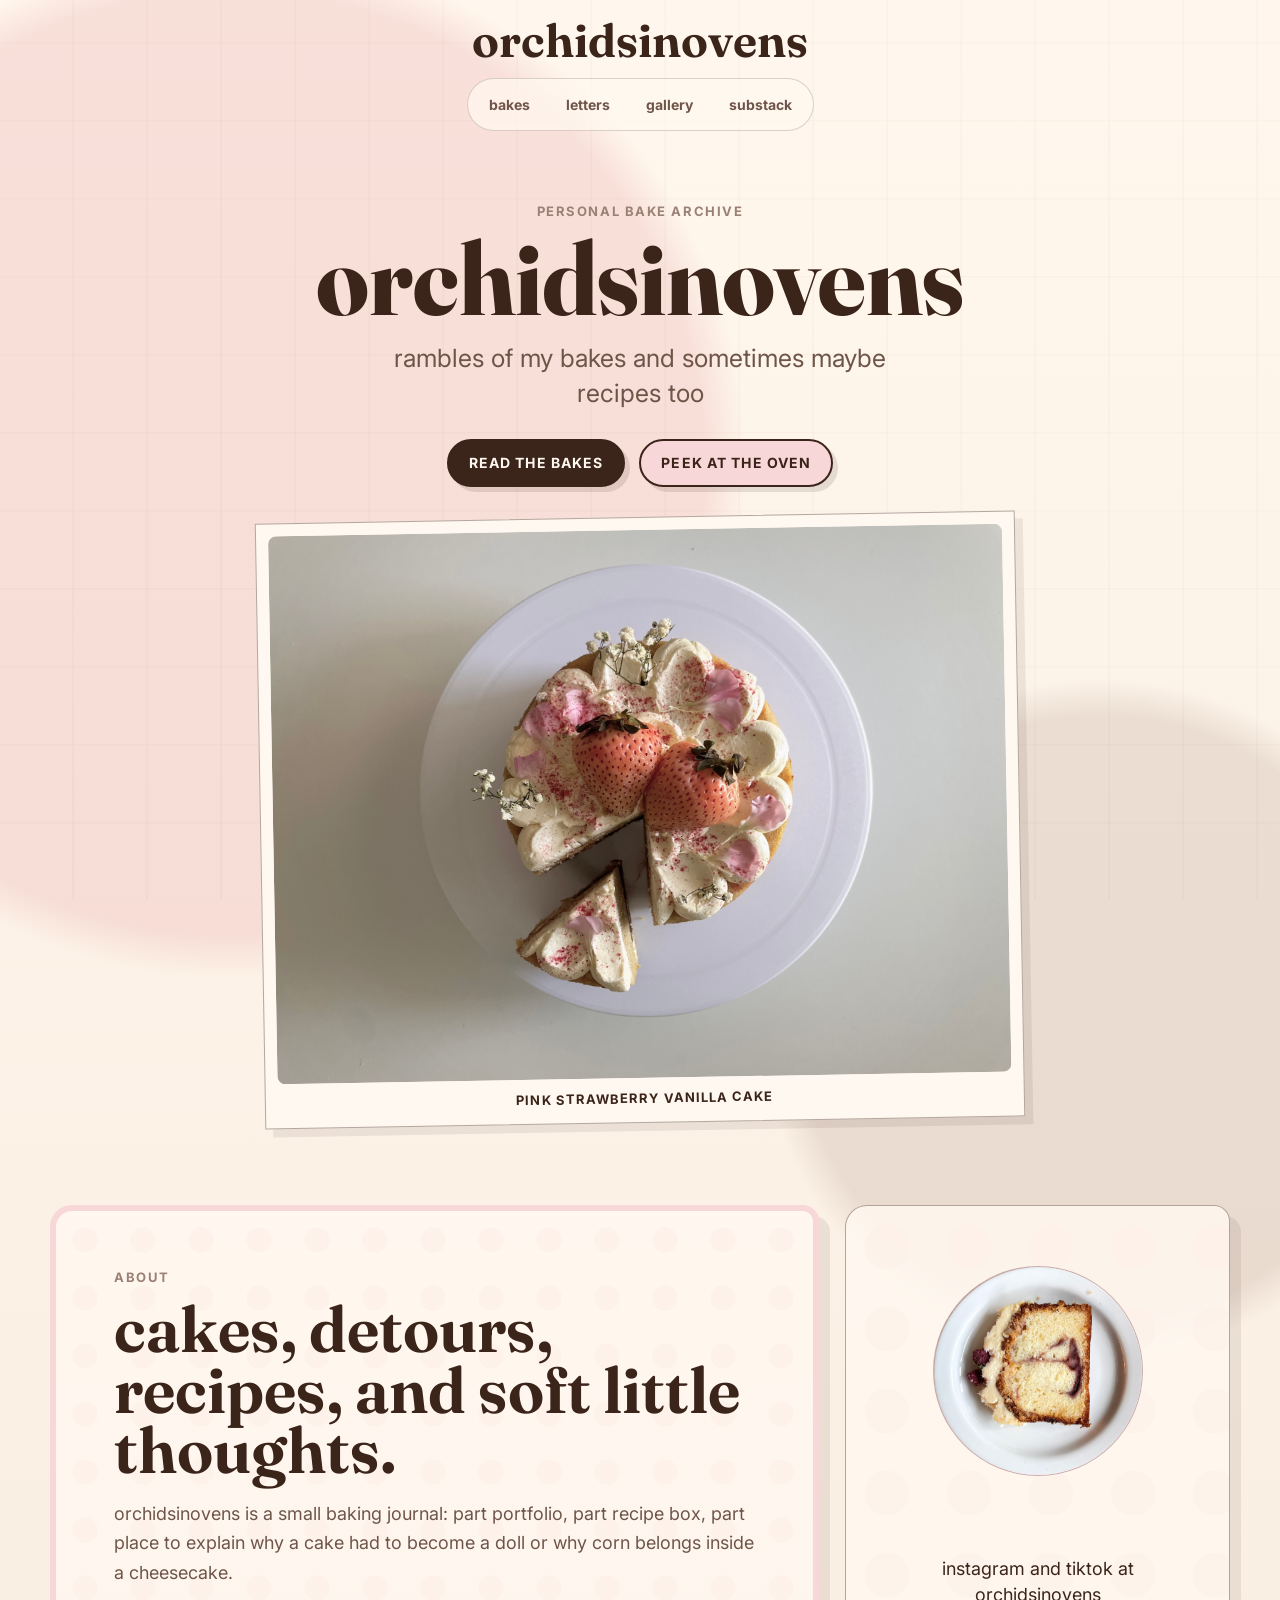
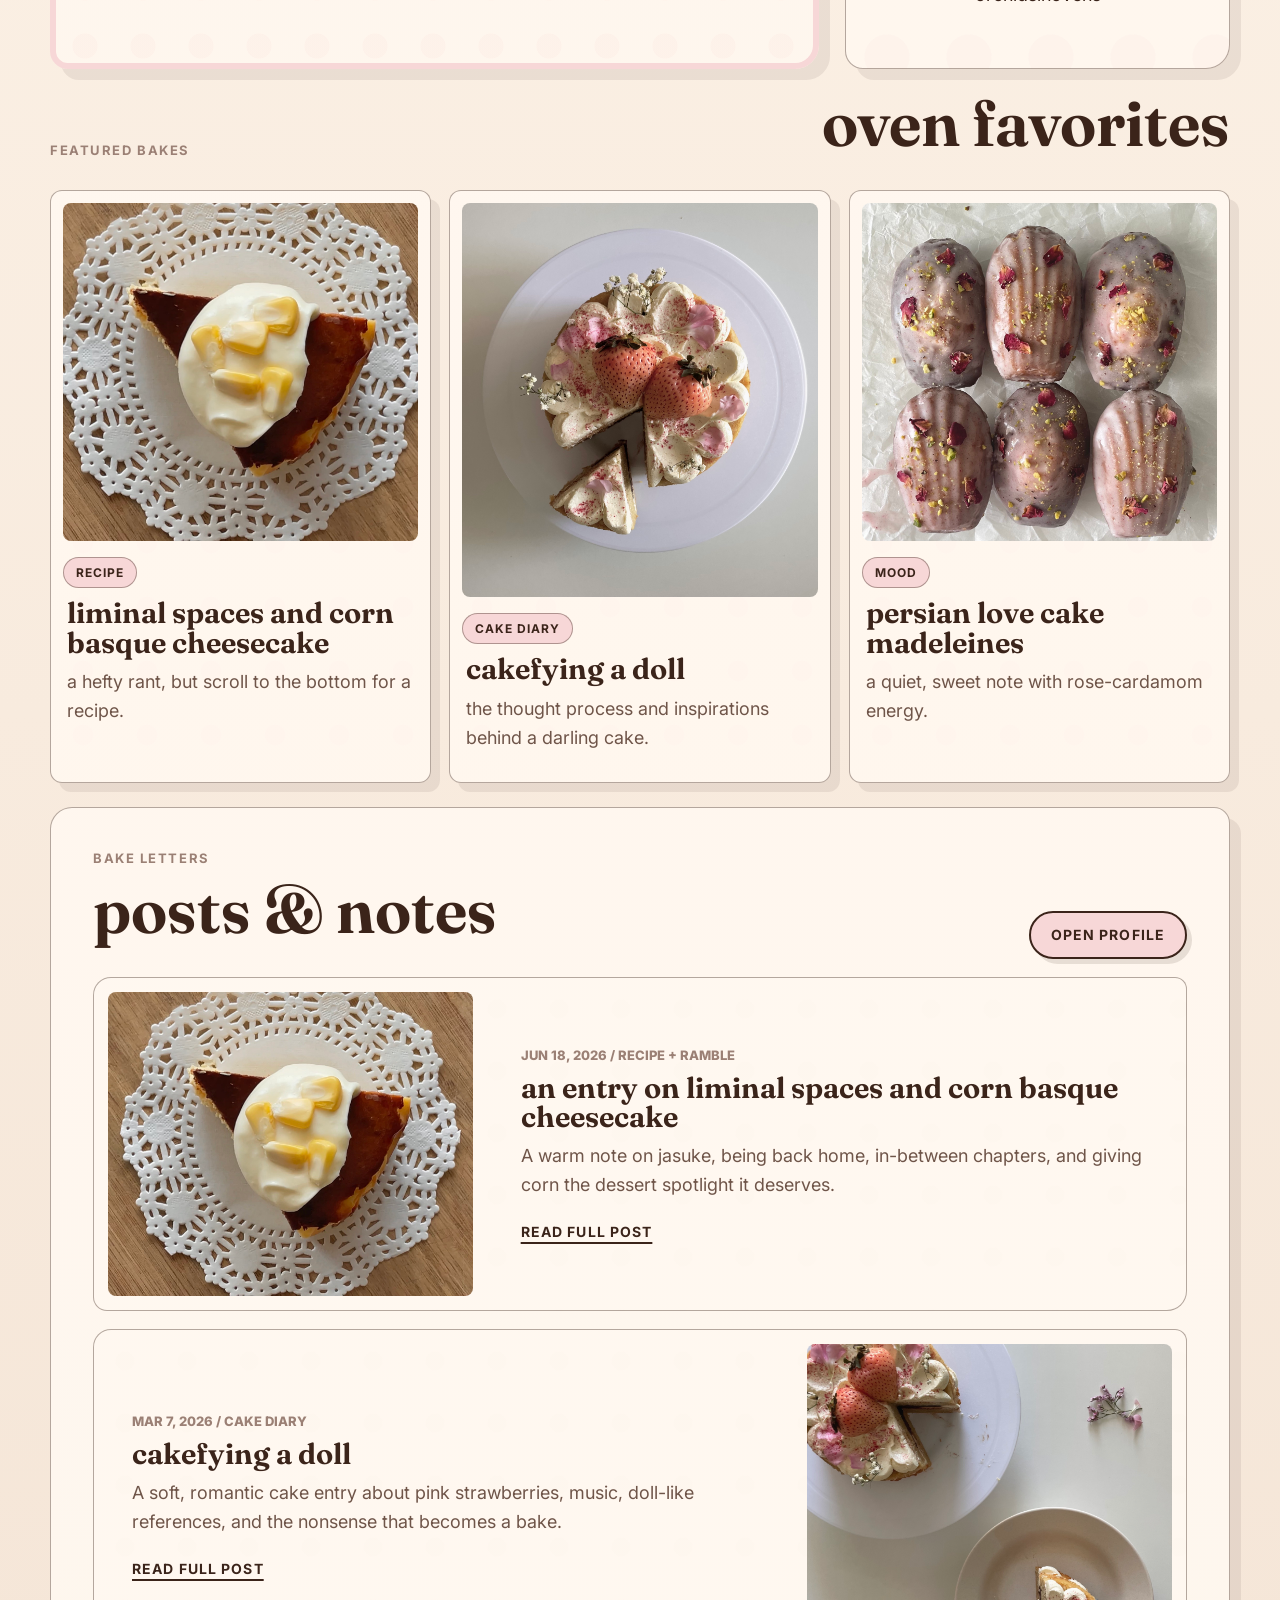
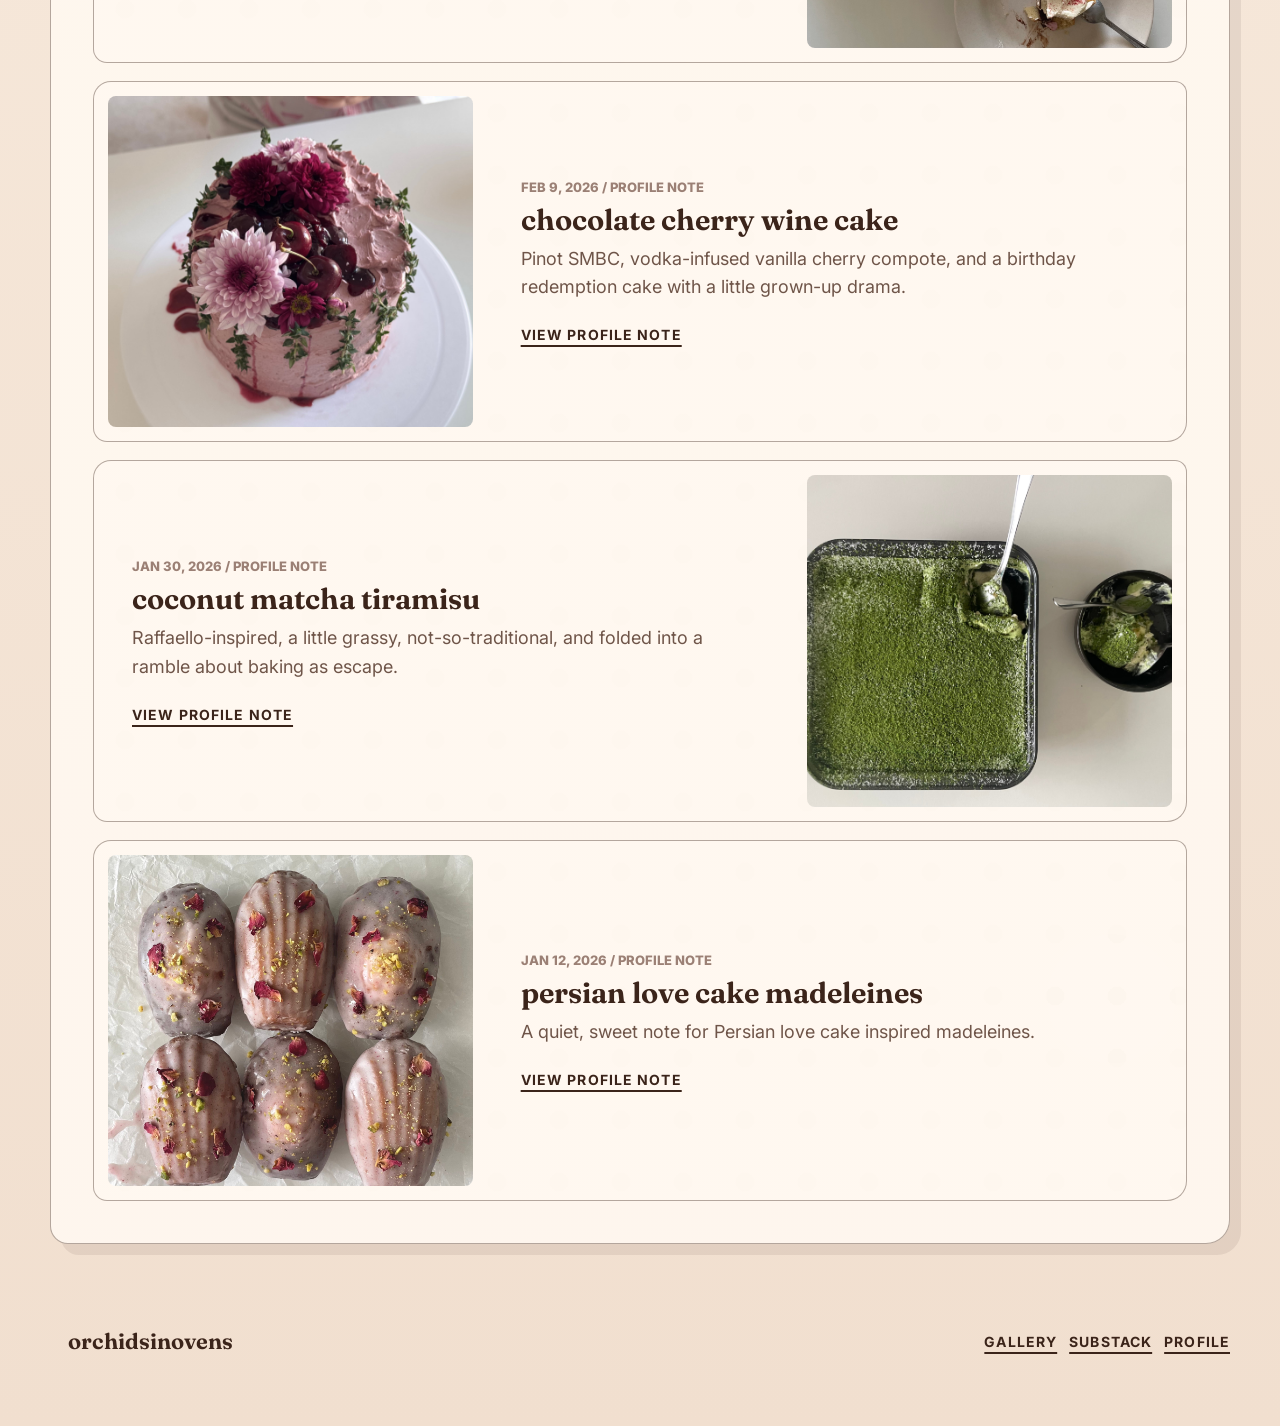
==== index.html @ 9a0e417e "Add files via upload" ====
<!doctype html>
<html lang="en">
  <head>
    <meta charset="utf-8">
    <meta name="viewport" content="width=device-width, initial-scale=1">
    <title>orchidsinovens</title>
    <meta
      name="description"
      content="orchidsinovens is a personal bakery journal for bakes, recipes, and small oven experiments."
    >
    <link rel="preconnect" href="https://fonts.googleapis.com">
    <link rel="preconnect" href="https://fonts.gstatic.com" crossorigin>
    <link
      href="https://fonts.googleapis.com/css2?family=Fraunces:opsz,wght@9..144,500;9..144,650;9..144,750&family=Inter:wght@400;500;600;700&display=swap"
      rel="stylesheet"
    >
    <link rel="stylesheet" href="styles.css">
  </head>
  <body>
    <div class="page-shell">
      <header class="site-header" aria-label="Site header">
        <a class="brand-mark" href="#top" aria-label="orchidsinovens home">
          orchidsinovens
        </a>
        <nav class="nav-links" aria-label="Primary navigation">
          <a href="#bakes">bakes</a>
          <a href="#letters">letters</a>
          <a href="gallery.html">gallery</a>
          <a href="https://orchidsinovens.substack.com/">substack</a>
        </nav>
      </header>

      <main id="top">
        <section class="hero section-band" aria-labelledby="hero-title">
          <div class="hero-copy">
            <p class="eyebrow">personal bake archive</p>
            <h1 id="hero-title">orchidsinovens</h1>
            <p class="hero-text">
              rambles of my bakes and sometimes maybe recipes too
            </p>
            <div class="hero-actions" aria-label="Main actions">
              <a class="button-primary" href="https://orchidsinovens.substack.com/">
                read the bakes
              </a>
              <a class="button-secondary" href="#bakes">peek at the oven</a>
            </div>
          </div>

          <figure class="hero-image">
            <img
              src="assets/doll-cake.jpeg"
              alt="Pink strawberry vanilla cake from orchidsinovens"
            >
            <figcaption>pink strawberry vanilla cake</figcaption>
          </figure>
        </section>

        <section class="about-grid section-band" aria-labelledby="about-title">
          <div class="paper-note">
            <p class="section-kicker">about</p>
            <h2 id="about-title">cakes, detours, recipes, and soft little thoughts.</h2>
            <p>
              orchidsinovens is a small baking journal: part portfolio, part recipe
              box, part place to explain why a cake had to become a doll or why corn
              belongs inside a cheesecake.
            </p>
          </div>

          <div class="stamp-panel" aria-label="Orchid in oven motif">
            <div class="stamp-circle profile-stamp">
              <img src="assets/profile.png" alt="Naya Substack profile picture">
            </div>
            <p>instagram and tiktok at orchidsinovens</p>
          </div>
        </section>

        <section class="featured section-band" id="bakes" aria-labelledby="bakes-title">
          <div class="section-heading">
            <p class="section-kicker">featured bakes</p>
            <h2 id="bakes-title">oven favorites</h2>
          </div>

          <div class="bake-grid">
            <article class="bake-card">
              <a href="https://orchidsinovens.substack.com/p/an-entry-on-liminal-spaces-and-corn">
                <img
                  src="assets/corn-basque-hero.jpeg"
                  alt="Corn basque cheesecake with cream topping"
                >
                <span class="bake-label">recipe</span>
                <h3>liminal spaces and corn basque cheesecake</h3>
                <p>a hefty rant, but scroll to the bottom for a recipe.</p>
              </a>
            </article>

            <article class="bake-card feature-card">
              <a href="https://orchidsinovens.substack.com/p/cakefying-a-doll">
                <img src="assets/doll-cake.jpeg" alt="Pink strawberry vanilla cake">
                <span class="bake-label">cake diary</span>
                <h3>cakefying a doll</h3>
                <p>the thought process and inspirations behind a darling cake.</p>
              </a>
            </article>

            <article class="bake-card">
              <a href="https://substack.com/@orchidsinovens">
                <img src="assets/persian-madeleines.jpeg" alt="Persian love cake inspired madeleines">
                <span class="bake-label">mood</span>
                <h3>persian love cake madeleines</h3>
                <p>a quiet, sweet note with rose-cardamom energy.</p>
              </a>
            </article>
          </div>
        </section>

        <section class="letters section-band" id="letters" aria-labelledby="letters-title">
          <div class="section-heading">
            <div>
              <p class="section-kicker">bake letters</p>
              <h2 id="letters-title">posts & notes</h2>
            </div>
            <a class="button-secondary" href="https://substack.com/@orchidsinovens">
              open profile
            </a>
          </div>

          <div class="letter-stack">
            <article class="letter-embed">
              <div class="letter-image">
                <img
                  src="assets/corn-basque-hero.jpeg"
                  alt="Top image from the corn basque cheesecake Substack post"
                >
              </div>
              <div class="letter-copy">
                <p class="letter-meta">Jun 18, 2026 / recipe + ramble</p>
                <h3>an entry on liminal spaces and corn basque cheesecake</h3>
                <p>
                  A warm note on jasuke, being back home, in-between chapters,
                  and giving corn the dessert spotlight it deserves.
                </p>
                <a href="https://orchidsinovens.substack.com/p/an-entry-on-liminal-spaces-and-corn">
                  read full post
                </a>
              </div>
            </article>

            <article class="letter-embed reverse">
              <div class="letter-image">
                <img
                  src="assets/cake-detail.jpeg"
                  alt="Cake detail from the cakefying a doll Substack post"
                >
              </div>
              <div class="letter-copy">
                <p class="letter-meta">Mar 7, 2026 / cake diary</p>
                <h3>cakefying a doll</h3>
                <p>
                  A soft, romantic cake entry about pink strawberries, music,
                  doll-like references, and the nonsense that becomes a bake.
                </p>
                <a href="https://orchidsinovens.substack.com/p/cakefying-a-doll">
                  read full post
                </a>
              </div>
            </article>

            <article class="letter-embed note-embed">
              <div class="letter-image">
                <img
                  src="assets/cherry-wine-cake.jpeg"
                  alt="Chocolate cherry wine cake from orchidsinovens profile note"
                >
              </div>
              <div class="letter-copy">
                <p class="letter-meta">Feb 9, 2026 / profile note</p>
                <h3>chocolate cherry wine cake</h3>
                <p>
                  Pinot SMBC, vodka-infused vanilla cherry compote, and a
                  birthday redemption cake with a little grown-up drama.
                </p>
                <a href="https://substack.com/@orchidsinovens">
                  view profile note
                </a>
              </div>
            </article>

            <article class="letter-embed note-embed reverse">
              <div class="letter-image">
                <img
                  src="assets/matcha-tiramisu.jpeg"
                  alt="Coconut matcha tiramisu from orchidsinovens profile note"
                >
              </div>
              <div class="letter-copy">
                <p class="letter-meta">Jan 30, 2026 / profile note</p>
                <h3>coconut matcha tiramisu</h3>
                <p>
                  Raffaello-inspired, a little grassy, not-so-traditional, and
                  folded into a ramble about baking as escape.
                </p>
                <a href="https://substack.com/@orchidsinovens">
                  view profile note
                </a>
              </div>
            </article>

            <article class="letter-embed note-embed">
              <div class="letter-image">
                <img
                  src="assets/persian-madeleines.jpeg"
                  alt="Persian love cake inspired madeleines"
                >
              </div>
              <div class="letter-copy">
                <p class="letter-meta">Jan 12, 2026 / profile note</p>
                <h3>persian love cake madeleines</h3>
                <p>
                  A quiet, sweet note for Persian love cake inspired madeleines.
                </p>
                <a href="https://substack.com/@orchidsinovens">
                  view profile note
                </a>
              </div>
            </article>
          </div>
        </section>
      </main>

      <footer class="site-footer">
        <div class="brand-mark footer-mark">
          orchidsinovens
        </div>
        <div class="footer-links">
          <a href="gallery.html">gallery</a>
          <a href="https://orchidsinovens.substack.com/">substack</a>
          <a href="https://substack.com/@orchidsinovens">profile</a>
        </div>
      </footer>
    </div>
  </body>
</html>
---- styles.css ----
:root {
  --ink: #3b241a;
  --ink-soft: #6f5549;
  --paper: #fff8f0;
  --cream: #f4e4d1;
  --vanilla: #fff1dc;
  --pink: #e8a6a9;
  --pink-soft: #f7d7d7;
  --cocoa: #6a3f31;
  --strawberry: #b8666e;
  --stone: #d6c0ae;
  --gray: #9b8075;
  --shadow: rgba(59, 36, 26, 0.16);
}

* {
  box-sizing: border-box;
}

html {
  scroll-behavior: smooth;
}

body {
  margin: 0;
  color: var(--ink);
  background:
    radial-gradient(circle at 18% 10%, rgba(232, 166, 169, 0.28) 0 11%, transparent 12%),
    radial-gradient(circle at 86% 22%, rgba(106, 63, 49, 0.12) 0 8%, transparent 9%),
    linear-gradient(180deg, #fff7ed 0%, #f1dfcf 100%);
  font-family: Inter, Arial, sans-serif;
  letter-spacing: 0;
}

body::before {
  position: fixed;
  inset: 0;
  z-index: -1;
  pointer-events: none;
  content: "";
  background-image:
    repeating-linear-gradient(90deg, transparent 0 72px, rgba(59, 36, 26, 0.026) 73px 74px),
    repeating-linear-gradient(0deg, transparent 0 76px, rgba(59, 36, 26, 0.02) 77px 78px);
}

a {
  color: inherit;
  text-decoration: none;
}

img {
  display: block;
  max-width: 100%;
}

.page-shell {
  width: min(1180px, calc(100% - 32px));
  margin: 0 auto;
}

.site-header {
  display: flex;
  flex-direction: column;
  align-items: center;
  justify-content: center;
  min-height: 116px;
  gap: 14px;
  padding-top: 18px;
}

.brand-mark {
  display: inline-flex;
  align-items: center;
  justify-content: center;
  min-width: 0;
  min-height: 0;
  padding: 0;
  color: var(--ink);
  background: transparent;
  border: 0;
  border-radius: 0;
  box-shadow: none;
  font-family: Fraunces, Georgia, serif;
  font-size: clamp(28px, 4vw, 46px);
  font-weight: 650;
  line-height: 1;
  text-align: center;
}

.nav-links {
  display: flex;
  align-items: center;
  gap: 8px;
  padding: 7px;
  background: rgba(255, 248, 240, 0.72);
  border: 1px solid rgba(59, 36, 26, 0.18);
  border-radius: 999px;
}

.nav-links a {
  padding: 10px 14px;
  border-radius: 999px;
  color: var(--ink-soft);
  font-size: 14px;
  font-weight: 700;
}

.nav-links a:hover {
  background: var(--pink-soft);
  color: var(--ink);
}

.section-band {
  margin: 24px 0;
}

.hero {
  display: flex;
  flex-direction: column;
  align-items: center;
  justify-content: center;
  gap: 30px;
  min-height: calc(100vh - 156px);
  padding: 28px 0 58px;
  text-align: center;
}

.hero-copy {
  position: relative;
  display: grid;
  justify-items: center;
  max-width: 920px;
  padding: 20px 0 0;
}

.eyebrow,
.section-kicker {
  margin: 0 0 14px;
  color: var(--gray);
  font-size: 13px;
  font-weight: 700;
  letter-spacing: 0.12em;
  text-transform: uppercase;
}

h1,
h2,
h3,
p {
  margin-top: 0;
}

h1 {
  margin-bottom: 18px;
  font-family: Fraunces, Georgia, serif;
  font-size: clamp(58px, 8vw, 120px);
  font-weight: 750;
  line-height: 0.88;
}

h2 {
  margin-bottom: 18px;
  font-family: Fraunces, Georgia, serif;
  font-size: clamp(36px, 5vw, 68px);
  font-weight: 650;
  line-height: 0.95;
}

h3 {
  margin-bottom: 10px;
  font-family: Fraunces, Georgia, serif;
  font-size: 29px;
  font-weight: 650;
  line-height: 1.02;
}

.hero-text {
  max-width: 530px;
  margin-bottom: 28px;
  color: var(--ink-soft);
  font-size: clamp(18px, 2vw, 25px);
  line-height: 1.4;
}

.hero-actions {
  display: flex;
  flex-wrap: wrap;
  align-items: center;
  gap: 14px;
}

.button-primary,
.button-secondary {
  display: inline-flex;
  align-items: center;
  justify-content: center;
  min-height: 48px;
  padding: 12px 20px;
  border: 2px solid var(--ink);
  border-radius: 999px;
  font-size: 14px;
  font-weight: 700;
  line-height: 1.1;
  letter-spacing: 0.08em;
  text-transform: uppercase;
  box-shadow: 5px 5px 0 rgba(59, 36, 26, 0.12);
}

.button-primary {
  color: var(--paper);
  background: var(--ink);
}

.button-secondary {
  color: var(--ink);
  background: var(--pink-soft);
}

.button-primary:hover,
.button-secondary:hover {
  transform: translate(2px, 2px);
  box-shadow: 3px 3px 0 rgba(59, 36, 26, 0.12);
}

.hero-image,
.photo-card {
  margin: 0;
  padding: 12px 12px 16px;
  background: var(--paper);
  border: 1px solid rgba(59, 36, 26, 0.38);
  box-shadow: 8px 8px 0 rgba(59, 36, 26, 0.08);
}

.hero-image {
  width: min(760px, 100%);
  transform: rotate(-1deg);
}

.hero-image img,
.photo-card img {
  width: 100%;
  height: auto;
  min-height: 0;
  object-fit: cover;
  border-radius: 8px;
}

.hero-image img {
  aspect-ratio: 1.34;
}

.hero-image figcaption,
.photo-card figcaption {
  padding-top: 12px;
  font-size: 13px;
  font-weight: 700;
  letter-spacing: 0.08em;
  text-transform: uppercase;
  text-align: center;
}

.about-grid {
  display: grid;
  grid-template-columns: minmax(0, 1.2fr) minmax(280px, 0.6fr);
  gap: 26px;
  align-items: stretch;
}

.paper-note,
.stamp-panel,
.journal-strip {
  background: rgba(255, 248, 240, 0.9);
  border: 1px solid rgba(59, 36, 26, 0.38);
  box-shadow: 11px 11px 0 rgba(59, 36, 26, 0.08);
}

.paper-note {
  padding: clamp(26px, 5vw, 58px);
  border: 6px solid var(--pink-soft);
  border-radius: 22px 16px 24px 18px;
  background:
    linear-gradient(rgba(255, 248, 240, 0.82), rgba(255, 248, 240, 0.82)),
    radial-gradient(circle, rgba(232, 166, 169, 0.42) 0 12px, transparent 13px);
  background-size: auto, 58px 58px;
}

.paper-note p:not(.section-kicker),
.journal-strip p,
.bake-card p {
  color: var(--ink-soft);
  font-size: 18px;
  line-height: 1.62;
}

.stamp-panel {
  display: grid;
  place-items: center;
  padding: 32px;
  background:
    linear-gradient(rgba(255, 248, 240, 0.86), rgba(255, 248, 240, 0.86)),
    radial-gradient(circle, rgba(232, 166, 169, 0.42) 0 22px, transparent 23px);
  background-size: auto, 82px 82px;
  border-radius: 22px 16px 24px 18px;
  text-align: center;
}

.stamp-circle {
  display: grid;
  place-items: center;
  width: min(210px, 54vw);
  aspect-ratio: 1;
  margin-bottom: 24px;
  color: var(--cocoa);
  background: var(--pink-soft);
  border: 1px solid rgba(59, 36, 26, 0.24);
  border-radius: 50%;
  font-family: Fraunces, Georgia, serif;
  font-size: 54px;
  font-weight: 650;
  overflow: hidden;
}

.profile-stamp img {
  width: 100%;
  height: 100%;
  object-fit: cover;
}

.stamp-panel p {
  max-width: 270px;
  margin-bottom: 0;
  font-size: 18px;
  line-height: 1.45;
}

.section-heading {
  display: flex;
  align-items: end;
  justify-content: space-between;
  gap: 20px;
  margin-bottom: 18px;
}

.bake-grid {
  display: grid;
  grid-template-columns: repeat(3, minmax(0, 1fr));
  gap: 18px;
}

.bake-card {
  background:
    linear-gradient(rgba(255, 248, 240, 0.88), rgba(255, 248, 240, 0.88)),
    radial-gradient(circle, rgba(232, 166, 169, 0.2) 0 10px, transparent 11px);
  background-size: auto, 64px 64px;
  border: 1px solid rgba(59, 36, 26, 0.38);
  border-radius: 12px;
  box-shadow: 9px 9px 0 rgba(59, 36, 26, 0.08);
  overflow: hidden;
}

.bake-card a {
  display: block;
  height: 100%;
  padding: 12px;
}

.bake-card img {
  width: 100%;
  aspect-ratio: 1.05;
  object-fit: cover;
  border-radius: 8px;
}

.feature-card img {
  aspect-ratio: 0.9;
}

.bake-label {
  display: inline-flex;
  margin: 16px 0 10px;
  padding: 7px 12px;
  color: var(--ink);
  background: var(--pink-soft);
  border: 1px solid rgba(59, 36, 26, 0.38);
  border-radius: 999px;
  font-size: 12px;
  font-weight: 700;
  letter-spacing: 0.08em;
  text-transform: uppercase;
}

.bake-card h3,
.bake-card p {
  padding-inline: 4px;
}

.letters {
  padding: clamp(22px, 4vw, 42px);
  background:
    linear-gradient(rgba(255, 248, 240, 0.9), rgba(255, 248, 240, 0.9)),
    radial-gradient(circle at 12% 16%, rgba(232, 166, 169, 0.36) 0 44px, transparent 45px),
    radial-gradient(circle at 90% 88%, rgba(106, 63, 49, 0.13) 0 64px, transparent 65px);
  border: 1px solid rgba(59, 36, 26, 0.38);
  border-radius: 22px 16px 24px 18px;
  box-shadow: 11px 11px 0 rgba(59, 36, 26, 0.08);
}

.letter-stack {
  display: grid;
  gap: 18px;
}

.letter-embed {
  display: grid;
  grid-template-columns: minmax(240px, 0.54fr) minmax(0, 1fr);
  gap: 24px;
  align-items: center;
  padding: 14px;
  background:
    linear-gradient(rgba(255, 248, 240, 0.9), rgba(255, 248, 240, 0.9)),
    radial-gradient(circle, rgba(232, 166, 169, 0.18) 0 9px, transparent 10px);
  background-size: auto, 62px 62px;
  border: 1px solid rgba(59, 36, 26, 0.38);
  border-radius: 18px 12px 20px 14px;
}

.letter-embed.reverse {
  grid-template-columns: minmax(0, 1fr) minmax(240px, 0.54fr);
}

.letter-embed.reverse .letter-image {
  order: 2;
}

.letter-image img {
  width: 100%;
  aspect-ratio: 1.2;
  object-fit: cover;
  border-radius: 8px;
}

.note-embed .letter-image img {
  aspect-ratio: 1.1;
}

.letter-copy {
  padding: clamp(8px, 2vw, 24px);
}

.letter-meta {
  margin-bottom: 10px;
  color: var(--gray);
  font-size: 13px;
  font-weight: 800;
  text-transform: uppercase;
}

.letter-copy p:not(.letter-meta) {
  color: var(--ink-soft);
  font-size: 18px;
  line-height: 1.6;
}

.letter-copy a {
  display: inline-flex;
  margin-top: 6px;
  color: var(--ink);
  font-size: 14px;
  font-weight: 700;
  letter-spacing: 0.08em;
  text-transform: uppercase;
  text-decoration: underline;
  text-decoration-thickness: 2px;
  text-underline-offset: 5px;
}

.journal-strip {
  display: flex;
  align-items: center;
  justify-content: space-between;
  gap: 24px;
  padding: clamp(24px, 4vw, 42px);
  border-radius: 999px;
}

.journal-strip h2 {
  margin-bottom: 8px;
}

.journal-strip p {
  max-width: 660px;
  margin-bottom: 0;
}

.site-footer {
  display: flex;
  align-items: center;
  justify-content: space-between;
  gap: 20px;
  padding: 42px 0 54px;
}

.footer-mark {
  min-width: 120px;
  min-height: 62px;
  padding: 10px 18px;
  font-size: 22px;
}

.footer-links {
  display: flex;
  gap: 12px;
}

.footer-links a {
  font-size: 14px;
  font-weight: 700;
  letter-spacing: 0.08em;
  text-transform: uppercase;
  text-decoration: underline;
  text-decoration-thickness: 2px;
  text-underline-offset: 5px;
}

.gallery-hero {
  display: grid;
  justify-items: center;
  padding: clamp(38px, 8vw, 92px) 0 clamp(18px, 3vw, 30px);
  text-align: center;
}

.gallery-board {
  display: grid;
  grid-template-columns: repeat(12, minmax(0, 1fr));
  align-items: start;
  gap: clamp(12px, 2vw, 22px);
  padding: clamp(18px, 3vw, 34px);
  background:
    linear-gradient(rgba(255, 248, 240, 0.9), rgba(255, 248, 240, 0.9)),
    radial-gradient(circle, rgba(232, 166, 169, 0.22) 0 12px, transparent 13px);
  background-size: auto, 74px 74px;
  border: 1px solid rgba(59, 36, 26, 0.38);
  border-radius: 22px 16px 24px 18px;
  box-shadow: 11px 11px 0 rgba(59, 36, 26, 0.08);
}

.gallery-card {
  grid-column: span 4;
  margin: 0;
  padding: 10px;
  background: var(--paper);
  border: 1px solid rgba(59, 36, 26, 0.38);
  border-radius: 16px 12px 18px 14px;
  box-shadow: 7px 7px 0 rgba(59, 36, 26, 0.08);
  transform: rotate(-1.5deg);
  transition:
    transform 180ms ease,
    box-shadow 180ms ease;
}

.gallery-card:nth-child(2n) {
  transform: translateY(18px) rotate(1.4deg);
}

.gallery-card:nth-child(3n) {
  grid-column: span 5;
  transform: translateY(-8px) rotate(-2.2deg);
}

.gallery-card:nth-child(4n) {
  grid-column: span 3;
  transform: translateY(28px) rotate(2.6deg);
}

.gallery-card:nth-child(5n) {
  grid-column: span 6;
  transform: translateY(6px) rotate(-0.8deg);
}

.gallery-card:nth-child(7n) {
  margin-top: 30px;
}

.gallery-card:hover {
  z-index: 2;
  box-shadow: 10px 12px 0 rgba(59, 36, 26, 0.12);
  transform: translateY(-4px) rotate(0deg);
}

.gallery-card img {
  display: block;
  width: 100%;
  border-radius: 10px;
  object-fit: cover;
  aspect-ratio: 1;
}

.gallery-card.wide img {
  aspect-ratio: 1.35;
}

.gallery-card.tall img {
  aspect-ratio: 0.78;
}

@media (max-width: 900px) {
  .hero,
  .about-grid,
  .bake-grid,
  .letter-embed,
  .letter-embed.reverse {
    grid-template-columns: 1fr;
  }

  .hero {
    min-height: auto;
    gap: 22px;
    padding-top: 14px;
  }

  .journal-strip {
    align-items: flex-start;
    border-radius: 28px 18px 34px 20px;
  }

  .letter-embed.reverse .letter-image {
    order: 0;
  }

  .gallery-board {
    grid-template-columns: repeat(6, minmax(0, 1fr));
  }

  .gallery-card,
  .gallery-card:nth-child(2n),
  .gallery-card:nth-child(3n),
  .gallery-card:nth-child(4n),
  .gallery-card:nth-child(5n) {
    grid-column: span 3;
  }
}

@media (max-width: 640px) {
  .page-shell {
    width: min(100% - 20px, 1180px);
  }

  .site-header,
  .site-footer,
  .journal-strip {
    flex-direction: column;
    align-items: stretch;
  }

  .brand-mark {
    margin: 0 auto;
  }

  .nav-links {
    justify-content: center;
    width: 100%;
  }

  .nav-links a {
    flex: 1;
    text-align: center;
  }

  h1 {
    font-size: 74px;
  }

  .hero-image {
    transform: none;
  }

  .footer-links {
    justify-content: center;
  }

  .gallery-board {
    grid-template-columns: 1fr;
    padding: 16px;
  }

  .gallery-card,
  .gallery-card:nth-child(2n),
  .gallery-card:nth-child(3n),
  .gallery-card:nth-child(4n),
  .gallery-card:nth-child(5n) {
    grid-column: 1;
    margin-top: 0;
    transform: rotate(-0.7deg);
  }

  .gallery-card:nth-child(2n) {
    transform: rotate(0.8deg);
  }
}
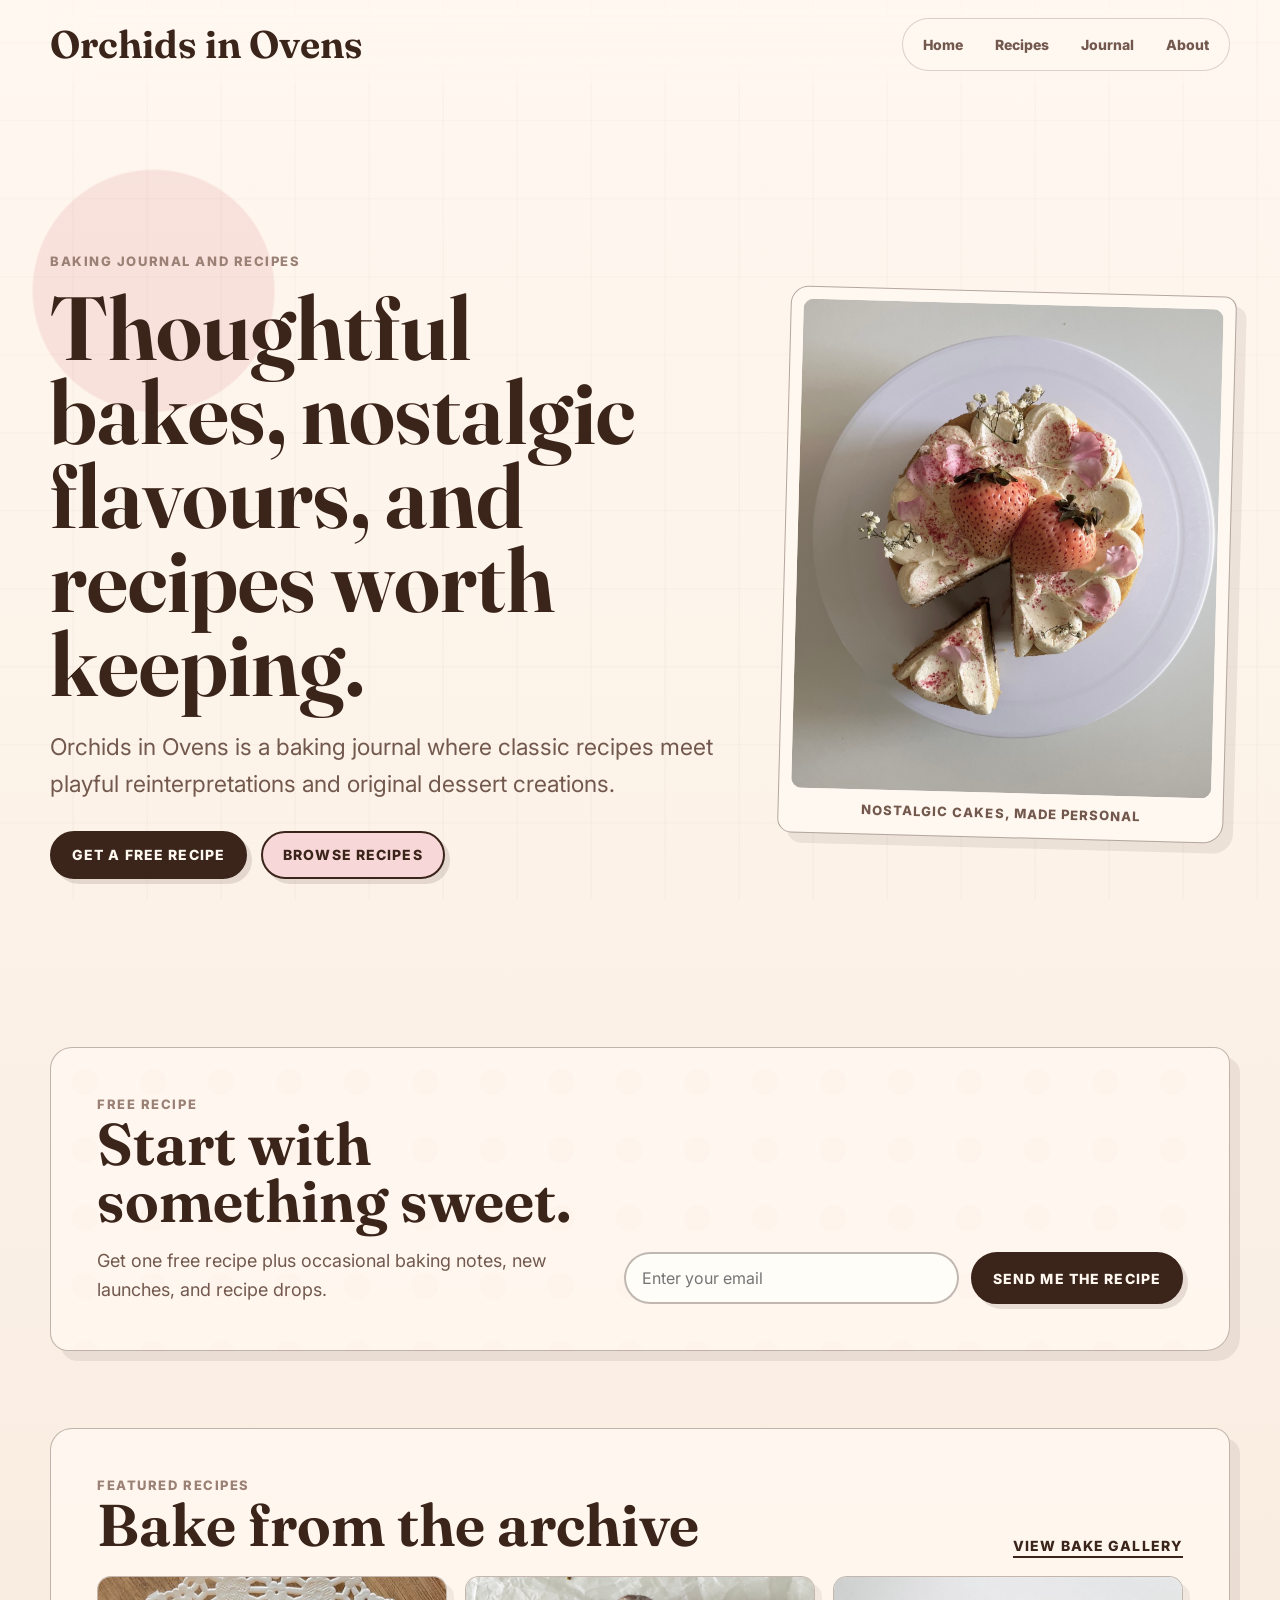
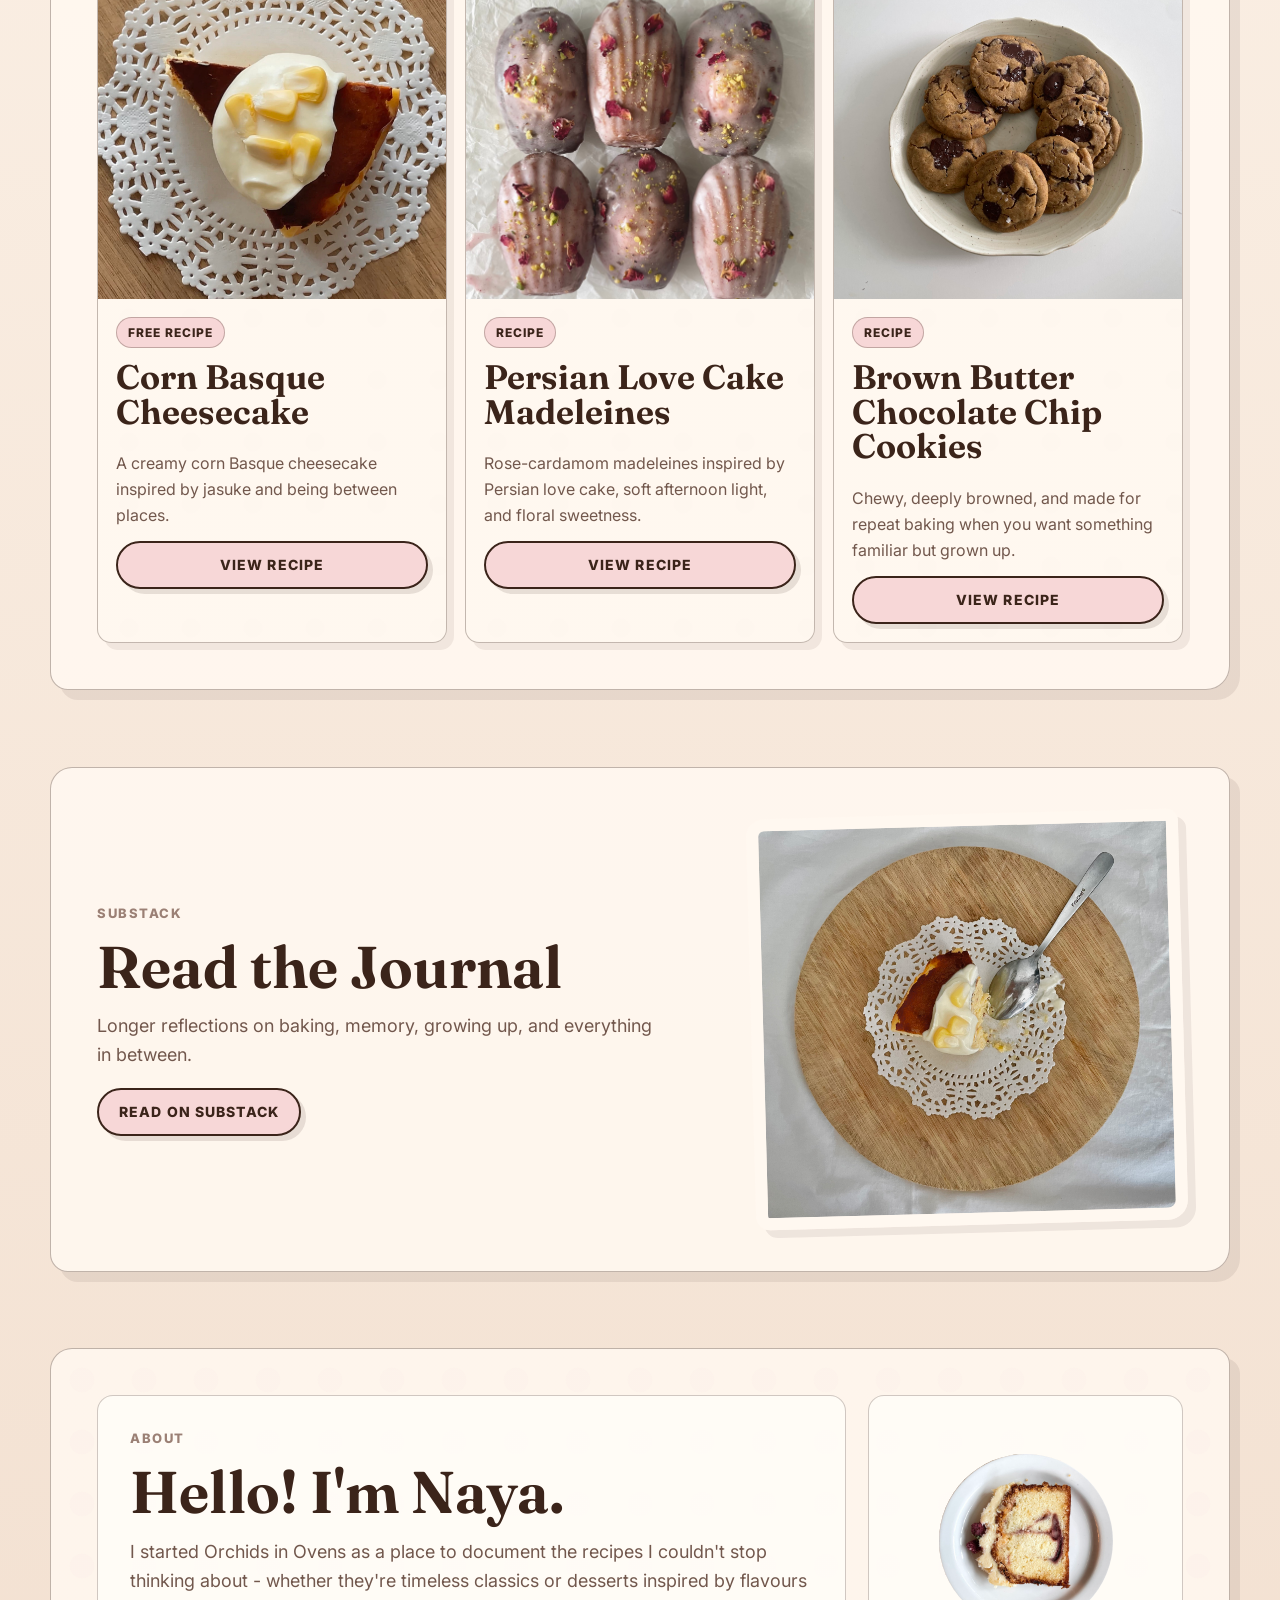
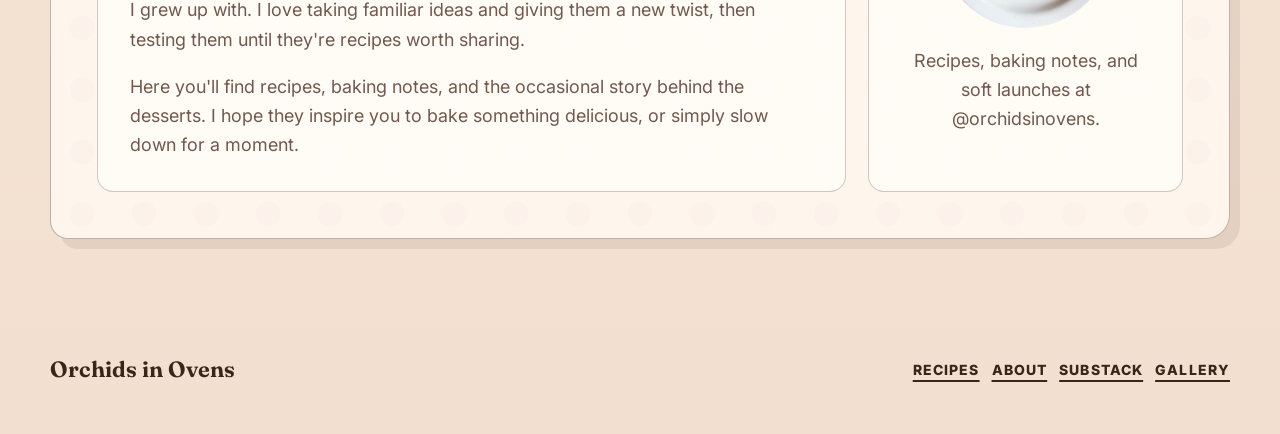
==== commit bba7d603: "Add files via upload" ====
--- a/index.html
+++ b/index.html
@@ -3,238 +3,267 @@
   <head>
     <meta charset="utf-8">
     <meta name="viewport" content="width=device-width, initial-scale=1">
-    <title>orchidsinovens</title>
+    <title>Orchids in Ovens | Recipes by Jeslyn Shanaya</title>
     <meta
       name="description"
-      content="orchidsinovens is a personal bakery journal for bakes, recipes, and small oven experiments."
+      content="Orchids in Ovens is a baking journal where classic recipes meet playful reinterpretations and original dessert creations."
     >
     <link rel="preconnect" href="https://fonts.googleapis.com">
     <link rel="preconnect" href="https://fonts.gstatic.com" crossorigin>
     <link
-      href="https://fonts.googleapis.com/css2?family=Fraunces:opsz,wght@9..144,500;9..144,650;9..144,750&family=Inter:wght@400;500;600;700&display=swap"
+      href="https://fonts.googleapis.com/css2?family=Fraunces:opsz,wght@9..144,500;9..144,650;9..144,750&family=Inter:wght@400;500;600;700;800&display=swap"
       rel="stylesheet"
     >
     <link rel="stylesheet" href="styles.css">
+
+    <!-- Analytics placeholders: replace these IDs when ready.
+      Google Analytics 4: G-XXXXXXXXXX
+      Meta Pixel: 000000000000000
+      Microsoft Clarity: CLARITY_PROJECT_ID
+    -->
+    <script>
+      window.orchidsAnalytics = {
+        ga4Id: "G-XXXXXXXXXX",
+        metaPixelId: "000000000000000",
+        clarityProjectId: "CLARITY_PROJECT_ID"
+      };
+
+      window.trackOrchidsEvent = function (eventName, eventLabel) {
+        if (window.gtag) {
+          window.gtag("event", eventName, { event_label: eventLabel });
+        }
+
+        if (window.fbq) {
+          window.fbq("trackCustom", eventName, { label: eventLabel });
+        }
+
+        if (window.clarity) {
+          window.clarity("event", eventName + ":" + eventLabel);
+        }
+
+        console.info("Tracked:", eventName, eventLabel);
+      };
+
+      document.addEventListener("DOMContentLoaded", function () {
+        document.querySelectorAll("[data-track]").forEach(function (element) {
+          element.addEventListener("click", function () {
+            window.trackOrchidsEvent(
+              element.dataset.track,
+              element.dataset.trackLabel || element.textContent.trim()
+            );
+          });
+        });
+      });
+    </script>
   </head>
   <body>
     <div class="page-shell">
       <header class="site-header" aria-label="Site header">
-        <a class="brand-mark" href="#top" aria-label="orchidsinovens home">
-          orchidsinovens
+        <a class="brand-mark" href="#home" aria-label="Orchids in Ovens home">
+          Orchids in Ovens
         </a>
         <nav class="nav-links" aria-label="Primary navigation">
-          <a href="#bakes">bakes</a>
-          <a href="#letters">letters</a>
-          <a href="gallery.html">gallery</a>
-          <a href="https://orchidsinovens.substack.com/">substack</a>
+          <a href="#home">Home</a>
+          <a href="#recipes">Recipes</a>
+          <a href="#journal">Journal</a>
+          <a href="#about">About</a>
         </nav>
       </header>
 
-      <main id="top">
+      <main id="home">
         <section class="hero section-band" aria-labelledby="hero-title">
           <div class="hero-copy">
-            <p class="eyebrow">personal bake archive</p>
-            <h1 id="hero-title">orchidsinovens</h1>
+            <p class="eyebrow">Baking journal and recipes</p>
+            <h1 id="hero-title">
+              Thoughtful bakes, nostalgic flavours, and recipes worth keeping.
+            </h1>
             <p class="hero-text">
-              rambles of my bakes and sometimes maybe recipes too
+              Orchids in Ovens is a baking journal where classic recipes meet
+              playful reinterpretations and original dessert creations.
             </p>
             <div class="hero-actions" aria-label="Main actions">
-              <a class="button-primary" href="https://orchidsinovens.substack.com/">
-                read the bakes
+              <a
+                class="button-primary"
+                href="#free-recipe"
+                data-track="email_signup_click"
+                data-track-label="Hero free recipe"
+              >
+                Get a free recipe
               </a>
-              <a class="button-secondary" href="#bakes">peek at the oven</a>
+              <a
+                class="button-secondary"
+                href="#recipes"
+                data-track="browse_recipes_click"
+                data-track-label="Hero browse recipes"
+              >
+                Browse recipes
+              </a>
             </div>
           </div>
 
           <figure class="hero-image">
-            <img
-              src="assets/doll-cake.jpeg"
-              alt="Pink strawberry vanilla cake from orchidsinovens"
+            <img src="assets/doll-cake.jpeg" alt="Pink doll cake with piped frosting">
+            <figcaption>nostalgic cakes, made personal</figcaption>
+          </figure>
+        </section>
+
+        <section class="signup-panel section-band" id="free-recipe" aria-labelledby="signup-title">
+          <div>
+            <p class="section-kicker">Free recipe</p>
+            <h2 id="signup-title">Start with something sweet.</h2>
+            <p>
+              Get one free recipe plus occasional baking notes, new launches,
+              and recipe drops.
+            </p>
+          </div>
+          <form class="signup-form" action="#" method="post">
+            <label class="sr-only" for="email">Email address</label>
+            <input id="email" name="email" type="email" placeholder="Enter your email" required>
+            <button
+              class="button-primary"
+              type="submit"
+              data-track="email_signup_click"
+              data-track-label="Free recipe form"
             >
-            <figcaption>pink strawberry vanilla cake</figcaption>
-          </figure>
-        </section>
-
-        <section class="about-grid section-band" aria-labelledby="about-title">
-          <div class="paper-note">
-            <p class="section-kicker">about</p>
-            <h2 id="about-title">cakes, detours, recipes, and soft little thoughts.</h2>
-            <p>
-              orchidsinovens is a small baking journal: part portfolio, part recipe
-              box, part place to explain why a cake had to become a doll or why corn
-              belongs inside a cheesecake.
-            </p>
-          </div>
-
-          <div class="stamp-panel" aria-label="Orchid in oven motif">
-            <div class="stamp-circle profile-stamp">
-              <img src="assets/profile.png" alt="Naya Substack profile picture">
-            </div>
-            <p>instagram and tiktok at orchidsinovens</p>
-          </div>
-        </section>
-
-        <section class="featured section-band" id="bakes" aria-labelledby="bakes-title">
-          <div class="section-heading">
-            <p class="section-kicker">featured bakes</p>
-            <h2 id="bakes-title">oven favorites</h2>
-          </div>
-
-          <div class="bake-grid">
-            <article class="bake-card">
-              <a href="https://orchidsinovens.substack.com/p/an-entry-on-liminal-spaces-and-corn">
-                <img
-                  src="assets/corn-basque-hero.jpeg"
-                  alt="Corn basque cheesecake with cream topping"
-                >
-                <span class="bake-label">recipe</span>
-                <h3>liminal spaces and corn basque cheesecake</h3>
-                <p>a hefty rant, but scroll to the bottom for a recipe.</p>
-              </a>
-            </article>
-
-            <article class="bake-card feature-card">
-              <a href="https://orchidsinovens.substack.com/p/cakefying-a-doll">
-                <img src="assets/doll-cake.jpeg" alt="Pink strawberry vanilla cake">
-                <span class="bake-label">cake diary</span>
-                <h3>cakefying a doll</h3>
-                <p>the thought process and inspirations behind a darling cake.</p>
-              </a>
-            </article>
-
-            <article class="bake-card">
-              <a href="https://substack.com/@orchidsinovens">
-                <img src="assets/persian-madeleines.jpeg" alt="Persian love cake inspired madeleines">
-                <span class="bake-label">mood</span>
-                <h3>persian love cake madeleines</h3>
-                <p>a quiet, sweet note with rose-cardamom energy.</p>
-              </a>
-            </article>
-          </div>
-        </section>
-
-        <section class="letters section-band" id="letters" aria-labelledby="letters-title">
+              Send me the recipe
+            </button>
+          </form>
+        </section>
+
+        <section class="featured section-band" id="recipes" aria-labelledby="recipes-title">
           <div class="section-heading">
             <div>
-              <p class="section-kicker">bake letters</p>
-              <h2 id="letters-title">posts & notes</h2>
+              <p class="section-kicker">Featured recipes</p>
+              <h2 id="recipes-title">Bake from the archive</h2>
             </div>
-            <a class="button-secondary" href="https://substack.com/@orchidsinovens">
-              open profile
+            <a
+              class="text-link"
+              href="gallery.html"
+              data-track="browse_recipes_click"
+              data-track-label="Gallery archive"
+            >
+              View bake gallery
             </a>
           </div>
 
-          <div class="letter-stack">
-            <article class="letter-embed">
-              <div class="letter-image">
-                <img
-                  src="assets/corn-basque-hero.jpeg"
-                  alt="Top image from the corn basque cheesecake Substack post"
+          <div class="recipe-grid">
+            <article class="recipe-card">
+              <img src="assets/corn-basque-hero.jpeg" alt="Corn basque cheesecake with corn topping">
+              <div class="recipe-card-body">
+                <span class="recipe-label">Free recipe</span>
+                <h3>Corn Basque Cheesecake</h3>
+                <p>
+                  A creamy corn Basque cheesecake inspired by jasuke and being
+                  between places.
+                </p>
+                <a
+                  class="button-secondary"
+                  href="https://orchidsinovens.substack.com/p/an-entry-on-liminal-spaces-and-corn"
+                  data-track="browse_recipes_click"
+                  data-track-label="Corn Basque Cheesecake"
                 >
-              </div>
-              <div class="letter-copy">
-                <p class="letter-meta">Jun 18, 2026 / recipe + ramble</p>
-                <h3>an entry on liminal spaces and corn basque cheesecake</h3>
-                <p>
-                  A warm note on jasuke, being back home, in-between chapters,
-                  and giving corn the dessert spotlight it deserves.
-                </p>
-                <a href="https://orchidsinovens.substack.com/p/an-entry-on-liminal-spaces-and-corn">
-                  read full post
+                  View recipe
                 </a>
               </div>
             </article>
 
-            <article class="letter-embed reverse">
-              <div class="letter-image">
-                <img
-                  src="assets/cake-detail.jpeg"
-                  alt="Cake detail from the cakefying a doll Substack post"
+            <article class="recipe-card">
+              <img src="assets/persian-madeleines.jpeg" alt="Madeleines on a plate">
+              <div class="recipe-card-body">
+                <span class="recipe-label">Recipe</span>
+                <h3>Persian Love Cake Madeleines</h3>
+                <p>
+                  Rose-cardamom madeleines inspired by Persian love cake, soft
+                  afternoon light, and floral sweetness.
+                </p>
+                <a
+                  class="button-secondary"
+                  href="https://substack.com/@orchidsinovens"
+                  data-track="browse_recipes_click"
+                  data-track-label="Persian Love Cake Madeleines"
                 >
-              </div>
-              <div class="letter-copy">
-                <p class="letter-meta">Mar 7, 2026 / cake diary</p>
-                <h3>cakefying a doll</h3>
-                <p>
-                  A soft, romantic cake entry about pink strawberries, music,
-                  doll-like references, and the nonsense that becomes a bake.
-                </p>
-                <a href="https://orchidsinovens.substack.com/p/cakefying-a-doll">
-                  read full post
+                  View recipe
                 </a>
               </div>
             </article>
 
-            <article class="letter-embed note-embed">
-              <div class="letter-image">
-                <img
-                  src="assets/cherry-wine-cake.jpeg"
-                  alt="Chocolate cherry wine cake from orchidsinovens profile note"
+            <article class="recipe-card">
+              <img
+                src="assets/brown-butter-chocolate-chip-cookies.jpg"
+                alt="Brown butter chocolate chip cookies"
+              >
+              <div class="recipe-card-body">
+                <span class="recipe-label">Recipe</span>
+                <h3>Brown Butter Chocolate Chip Cookies</h3>
+                <p>
+                  Chewy, deeply browned, and made for repeat baking when you
+                  want something familiar but grown up.
+                </p>
+                <a
+                  class="button-secondary"
+                  href="#free-recipe"
+                  data-track="browse_recipes_click"
+                  data-track-label="Brown Butter Chocolate Chip Cookies"
                 >
-              </div>
-              <div class="letter-copy">
-                <p class="letter-meta">Feb 9, 2026 / profile note</p>
-                <h3>chocolate cherry wine cake</h3>
-                <p>
-                  Pinot SMBC, vodka-infused vanilla cherry compote, and a
-                  birthday redemption cake with a little grown-up drama.
-                </p>
-                <a href="https://substack.com/@orchidsinovens">
-                  view profile note
+                  View recipe
                 </a>
               </div>
             </article>
-
-            <article class="letter-embed note-embed reverse">
-              <div class="letter-image">
-                <img
-                  src="assets/matcha-tiramisu.jpeg"
-                  alt="Coconut matcha tiramisu from orchidsinovens profile note"
-                >
-              </div>
-              <div class="letter-copy">
-                <p class="letter-meta">Jan 30, 2026 / profile note</p>
-                <h3>coconut matcha tiramisu</h3>
-                <p>
-                  Raffaello-inspired, a little grassy, not-so-traditional, and
-                  folded into a ramble about baking as escape.
-                </p>
-                <a href="https://substack.com/@orchidsinovens">
-                  view profile note
-                </a>
-              </div>
-            </article>
-
-            <article class="letter-embed note-embed">
-              <div class="letter-image">
-                <img
-                  src="assets/persian-madeleines.jpeg"
-                  alt="Persian love cake inspired madeleines"
-                >
-              </div>
-              <div class="letter-copy">
-                <p class="letter-meta">Jan 12, 2026 / profile note</p>
-                <h3>persian love cake madeleines</h3>
-                <p>
-                  A quiet, sweet note for Persian love cake inspired madeleines.
-                </p>
-                <a href="https://substack.com/@orchidsinovens">
-                  view profile note
-                </a>
-              </div>
-            </article>
-          </div>
-        </section>
+          </div>
+        </section>
+
+        <section class="journal-panel section-band" id="journal" aria-labelledby="journal-title">
+          <div class="journal-copy">
+            <p class="section-kicker">Substack</p>
+            <h2 id="journal-title">Read the Journal</h2>
+            <p>
+              Longer reflections on baking, memory, growing up, and everything
+              in between.
+            </p>
+            <a
+              class="button-secondary"
+              href="https://orchidsinovens.substack.com/"
+              data-track="substack_click"
+              data-track-label="Read on Substack"
+            >
+              Read on Substack
+            </a>
+          </div>
+          <img src="assets/corn-basque-recipe.jpeg" alt="Recipe notebook and corn cheesecake">
+        </section>
+
+        <section class="about-section section-band" id="about" aria-labelledby="about-title">
+          <div class="about-card">
+            <p class="section-kicker">About</p>
+            <h2 id="about-title">Hello! I'm Naya.</h2>
+            <p>
+              I started Orchids in Ovens as a place to document the recipes I
+              couldn't stop thinking about - whether they're timeless classics
+              or desserts inspired by flavours I grew up with. I love taking
+              familiar ideas and giving them a new twist, then testing them
+              until they're recipes worth sharing.
+            </p>
+            <p>
+              Here you'll find recipes, baking notes, and the occasional story
+              behind the desserts. I hope they inspire you to bake something
+              delicious, or simply slow down for a moment.
+            </p>
+          </div>
+          <div class="profile-card">
+            <img src="assets/profile.png" alt="Naya profile image">
+            <p>Recipes, baking notes, and soft launches at @orchidsinovens.</p>
+          </div>
+        </section>
+
       </main>
 
       <footer class="site-footer">
-        <div class="brand-mark footer-mark">
-          orchidsinovens
-        </div>
+        <div class="brand-mark footer-mark">Orchids in Ovens</div>
         <div class="footer-links">
-          <a href="gallery.html">gallery</a>
-          <a href="https://orchidsinovens.substack.com/">substack</a>
-          <a href="https://substack.com/@orchidsinovens">profile</a>
+          <a href="#recipes">Recipes</a>
+          <a href="#about">About</a>
+          <a href="https://orchidsinovens.substack.com/">Substack</a>
+          <a href="gallery.html">Gallery</a>
         </div>
       </footer>
     </div>
--- a/styles.css
+++ b/styles.css
@@ -1,6 +1,6 @@
 :root {
   --ink: #3b241a;
-  --ink-soft: #6f5549;
+  --ink-soft: #72584d;
   --paper: #fff8f0;
   --cream: #f4e4d1;
   --vanilla: #fff1dc;
@@ -10,7 +10,7 @@
   --strawberry: #b8666e;
   --stone: #d6c0ae;
   --gray: #9b8075;
-  --shadow: rgba(59, 36, 26, 0.16);
+  --shadow: rgba(59, 36, 26, 0.13);
 }
 
 * {
@@ -25,9 +25,9 @@
   margin: 0;
   color: var(--ink);
   background:
-    radial-gradient(circle at 18% 10%, rgba(232, 166, 169, 0.28) 0 11%, transparent 12%),
-    radial-gradient(circle at 86% 22%, rgba(106, 63, 49, 0.12) 0 8%, transparent 9%),
-    linear-gradient(180deg, #fff7ed 0%, #f1dfcf 100%);
+    radial-gradient(circle at 12% 8%, rgba(232, 166, 169, 0.26) 0 120px, transparent 122px),
+    radial-gradient(circle at 88% 18%, rgba(106, 63, 49, 0.12) 0 96px, transparent 98px),
+    linear-gradient(180deg, #fff8f0 0%, #f2dfcf 100%);
   font-family: Inter, Arial, sans-serif;
   letter-spacing: 0;
 }
@@ -39,7 +39,7 @@
   pointer-events: none;
   content: "";
   background-image:
-    repeating-linear-gradient(90deg, transparent 0 72px, rgba(59, 36, 26, 0.026) 73px 74px),
+    repeating-linear-gradient(90deg, transparent 0 72px, rgba(59, 36, 26, 0.025) 73px 74px),
     repeating-linear-gradient(0deg, transparent 0 76px, rgba(59, 36, 26, 0.02) 77px 78px);
 }
 
@@ -53,56 +53,63 @@
   max-width: 100%;
 }
 
+input,
+button {
+  font: inherit;
+}
+
+.sr-only {
+  position: absolute;
+  width: 1px;
+  height: 1px;
+  padding: 0;
+  overflow: hidden;
+  clip: rect(0, 0, 0, 0);
+  white-space: nowrap;
+  border: 0;
+}
+
 .page-shell {
   width: min(1180px, calc(100% - 32px));
   margin: 0 auto;
 }
 
 .site-header {
+  position: sticky;
+  top: 0;
+  z-index: 10;
   display: flex;
-  flex-direction: column;
   align-items: center;
-  justify-content: center;
-  min-height: 116px;
-  gap: 14px;
-  padding-top: 18px;
+  justify-content: space-between;
+  gap: 20px;
+  padding: 18px 0 12px;
+  backdrop-filter: blur(16px);
 }
 
 .brand-mark {
-  display: inline-flex;
-  align-items: center;
-  justify-content: center;
-  min-width: 0;
-  min-height: 0;
-  padding: 0;
   color: var(--ink);
-  background: transparent;
-  border: 0;
-  border-radius: 0;
-  box-shadow: none;
   font-family: Fraunces, Georgia, serif;
-  font-size: clamp(28px, 4vw, 46px);
+  font-size: clamp(26px, 3vw, 42px);
   font-weight: 650;
   line-height: 1;
-  text-align: center;
 }
 
 .nav-links {
   display: flex;
   align-items: center;
-  gap: 8px;
+  gap: 6px;
   padding: 7px;
-  background: rgba(255, 248, 240, 0.72);
+  background: rgba(255, 248, 240, 0.8);
   border: 1px solid rgba(59, 36, 26, 0.18);
   border-radius: 999px;
 }
 
 .nav-links a {
-  padding: 10px 14px;
+  padding: 10px 13px;
   border-radius: 999px;
   color: var(--ink-soft);
   font-size: 14px;
-  font-weight: 700;
+  font-weight: 800;
 }
 
 .nav-links a:hover {
@@ -111,26 +118,7 @@
 }
 
 .section-band {
-  margin: 24px 0;
-}
-
-.hero {
-  display: flex;
-  flex-direction: column;
-  align-items: center;
-  justify-content: center;
-  gap: 30px;
-  min-height: calc(100vh - 156px);
-  padding: 28px 0 58px;
-  text-align: center;
-}
-
-.hero-copy {
-  position: relative;
-  display: grid;
-  justify-items: center;
-  max-width: 920px;
-  padding: 20px 0 0;
+  margin: clamp(28px, 6vw, 78px) 0;
 }
 
 .eyebrow,
@@ -138,7 +126,7 @@
   margin: 0 0 14px;
   color: var(--gray);
   font-size: 13px;
-  font-weight: 700;
+  font-weight: 800;
   letter-spacing: 0.12em;
   text-transform: uppercase;
 }
@@ -150,42 +138,60 @@
   margin-top: 0;
 }
 
+h1,
+h2,
+h3 {
+  font-family: Fraunces, Georgia, serif;
+  font-weight: 650;
+}
+
 h1 {
-  margin-bottom: 18px;
-  font-family: Fraunces, Georgia, serif;
-  font-size: clamp(58px, 8vw, 120px);
-  font-weight: 750;
-  line-height: 0.88;
+  max-width: 850px;
+  margin-bottom: 22px;
+  font-size: clamp(48px, 7vw, 92px);
+  line-height: 0.94;
 }
 
 h2 {
-  margin-bottom: 18px;
-  font-family: Fraunces, Georgia, serif;
-  font-size: clamp(36px, 5vw, 68px);
-  font-weight: 650;
-  line-height: 0.95;
+  margin-bottom: 16px;
+  font-size: clamp(34px, 4.6vw, 62px);
+  line-height: 0.98;
 }
 
 h3 {
   margin-bottom: 10px;
-  font-family: Fraunces, Georgia, serif;
-  font-size: 29px;
-  font-weight: 650;
+  font-size: clamp(25px, 3vw, 34px);
   line-height: 1.02;
 }
 
+p {
+  color: var(--ink-soft);
+  font-size: 18px;
+  line-height: 1.62;
+}
+
+.hero {
+  display: grid;
+  grid-template-columns: minmax(0, 1.08fr) minmax(320px, 0.72fr);
+  gap: clamp(28px, 5vw, 72px);
+  align-items: center;
+  min-height: calc(100vh - 90px);
+  padding: clamp(24px, 5vw, 70px) 0;
+}
+
+.hero-copy {
+  max-width: 880px;
+}
+
 .hero-text {
-  max-width: 530px;
+  max-width: 690px;
   margin-bottom: 28px;
-  color: var(--ink-soft);
-  font-size: clamp(18px, 2vw, 25px);
-  line-height: 1.4;
+  font-size: clamp(18px, 2vw, 23px);
 }
 
 .hero-actions {
   display: flex;
   flex-wrap: wrap;
-  align-items: center;
   gap: 14px;
 }
 
@@ -198,12 +204,16 @@
   padding: 12px 20px;
   border: 2px solid var(--ink);
   border-radius: 999px;
+  cursor: pointer;
   font-size: 14px;
-  font-weight: 700;
+  font-weight: 800;
   line-height: 1.1;
   letter-spacing: 0.08em;
   text-transform: uppercase;
   box-shadow: 5px 5px 0 rgba(59, 36, 26, 0.12);
+  transition:
+    transform 160ms ease,
+    box-shadow 160ms ease;
 }
 
 .button-primary {
@@ -222,251 +232,10 @@
   box-shadow: 3px 3px 0 rgba(59, 36, 26, 0.12);
 }
 
-.hero-image,
-.photo-card {
-  margin: 0;
-  padding: 12px 12px 16px;
-  background: var(--paper);
-  border: 1px solid rgba(59, 36, 26, 0.38);
-  box-shadow: 8px 8px 0 rgba(59, 36, 26, 0.08);
-}
-
-.hero-image {
-  width: min(760px, 100%);
-  transform: rotate(-1deg);
-}
-
-.hero-image img,
-.photo-card img {
-  width: 100%;
-  height: auto;
-  min-height: 0;
-  object-fit: cover;
-  border-radius: 8px;
-}
-
-.hero-image img {
-  aspect-ratio: 1.34;
-}
-
-.hero-image figcaption,
-.photo-card figcaption {
-  padding-top: 12px;
-  font-size: 13px;
-  font-weight: 700;
-  letter-spacing: 0.08em;
-  text-transform: uppercase;
-  text-align: center;
-}
-
-.about-grid {
-  display: grid;
-  grid-template-columns: minmax(0, 1.2fr) minmax(280px, 0.6fr);
-  gap: 26px;
-  align-items: stretch;
-}
-
-.paper-note,
-.stamp-panel,
-.journal-strip {
-  background: rgba(255, 248, 240, 0.9);
-  border: 1px solid rgba(59, 36, 26, 0.38);
-  box-shadow: 11px 11px 0 rgba(59, 36, 26, 0.08);
-}
-
-.paper-note {
-  padding: clamp(26px, 5vw, 58px);
-  border: 6px solid var(--pink-soft);
-  border-radius: 22px 16px 24px 18px;
-  background:
-    linear-gradient(rgba(255, 248, 240, 0.82), rgba(255, 248, 240, 0.82)),
-    radial-gradient(circle, rgba(232, 166, 169, 0.42) 0 12px, transparent 13px);
-  background-size: auto, 58px 58px;
-}
-
-.paper-note p:not(.section-kicker),
-.journal-strip p,
-.bake-card p {
-  color: var(--ink-soft);
-  font-size: 18px;
-  line-height: 1.62;
-}
-
-.stamp-panel {
-  display: grid;
-  place-items: center;
-  padding: 32px;
-  background:
-    linear-gradient(rgba(255, 248, 240, 0.86), rgba(255, 248, 240, 0.86)),
-    radial-gradient(circle, rgba(232, 166, 169, 0.42) 0 22px, transparent 23px);
-  background-size: auto, 82px 82px;
-  border-radius: 22px 16px 24px 18px;
-  text-align: center;
-}
-
-.stamp-circle {
-  display: grid;
-  place-items: center;
-  width: min(210px, 54vw);
-  aspect-ratio: 1;
-  margin-bottom: 24px;
-  color: var(--cocoa);
-  background: var(--pink-soft);
-  border: 1px solid rgba(59, 36, 26, 0.24);
-  border-radius: 50%;
-  font-family: Fraunces, Georgia, serif;
-  font-size: 54px;
-  font-weight: 650;
-  overflow: hidden;
-}
-
-.profile-stamp img {
-  width: 100%;
-  height: 100%;
-  object-fit: cover;
-}
-
-.stamp-panel p {
-  max-width: 270px;
-  margin-bottom: 0;
-  font-size: 18px;
-  line-height: 1.45;
-}
-
-.section-heading {
-  display: flex;
-  align-items: end;
-  justify-content: space-between;
-  gap: 20px;
-  margin-bottom: 18px;
-}
-
-.bake-grid {
-  display: grid;
-  grid-template-columns: repeat(3, minmax(0, 1fr));
-  gap: 18px;
-}
-
-.bake-card {
-  background:
-    linear-gradient(rgba(255, 248, 240, 0.88), rgba(255, 248, 240, 0.88)),
-    radial-gradient(circle, rgba(232, 166, 169, 0.2) 0 10px, transparent 11px);
-  background-size: auto, 64px 64px;
-  border: 1px solid rgba(59, 36, 26, 0.38);
-  border-radius: 12px;
-  box-shadow: 9px 9px 0 rgba(59, 36, 26, 0.08);
-  overflow: hidden;
-}
-
-.bake-card a {
-  display: block;
-  height: 100%;
-  padding: 12px;
-}
-
-.bake-card img {
-  width: 100%;
-  aspect-ratio: 1.05;
-  object-fit: cover;
-  border-radius: 8px;
-}
-
-.feature-card img {
-  aspect-ratio: 0.9;
-}
-
-.bake-label {
-  display: inline-flex;
-  margin: 16px 0 10px;
-  padding: 7px 12px;
-  color: var(--ink);
-  background: var(--pink-soft);
-  border: 1px solid rgba(59, 36, 26, 0.38);
-  border-radius: 999px;
-  font-size: 12px;
-  font-weight: 700;
-  letter-spacing: 0.08em;
-  text-transform: uppercase;
-}
-
-.bake-card h3,
-.bake-card p {
-  padding-inline: 4px;
-}
-
-.letters {
-  padding: clamp(22px, 4vw, 42px);
-  background:
-    linear-gradient(rgba(255, 248, 240, 0.9), rgba(255, 248, 240, 0.9)),
-    radial-gradient(circle at 12% 16%, rgba(232, 166, 169, 0.36) 0 44px, transparent 45px),
-    radial-gradient(circle at 90% 88%, rgba(106, 63, 49, 0.13) 0 64px, transparent 65px);
-  border: 1px solid rgba(59, 36, 26, 0.38);
-  border-radius: 22px 16px 24px 18px;
-  box-shadow: 11px 11px 0 rgba(59, 36, 26, 0.08);
-}
-
-.letter-stack {
-  display: grid;
-  gap: 18px;
-}
-
-.letter-embed {
-  display: grid;
-  grid-template-columns: minmax(240px, 0.54fr) minmax(0, 1fr);
-  gap: 24px;
-  align-items: center;
-  padding: 14px;
-  background:
-    linear-gradient(rgba(255, 248, 240, 0.9), rgba(255, 248, 240, 0.9)),
-    radial-gradient(circle, rgba(232, 166, 169, 0.18) 0 9px, transparent 10px);
-  background-size: auto, 62px 62px;
-  border: 1px solid rgba(59, 36, 26, 0.38);
-  border-radius: 18px 12px 20px 14px;
-}
-
-.letter-embed.reverse {
-  grid-template-columns: minmax(0, 1fr) minmax(240px, 0.54fr);
-}
-
-.letter-embed.reverse .letter-image {
-  order: 2;
-}
-
-.letter-image img {
-  width: 100%;
-  aspect-ratio: 1.2;
-  object-fit: cover;
-  border-radius: 8px;
-}
-
-.note-embed .letter-image img {
-  aspect-ratio: 1.1;
-}
-
-.letter-copy {
-  padding: clamp(8px, 2vw, 24px);
-}
-
-.letter-meta {
-  margin-bottom: 10px;
-  color: var(--gray);
-  font-size: 13px;
-  font-weight: 800;
-  text-transform: uppercase;
-}
-
-.letter-copy p:not(.letter-meta) {
-  color: var(--ink-soft);
-  font-size: 18px;
-  line-height: 1.6;
-}
-
-.letter-copy a {
-  display: inline-flex;
-  margin-top: 6px;
+.text-link {
   color: var(--ink);
   font-size: 14px;
-  font-weight: 700;
+  font-weight: 800;
   letter-spacing: 0.08em;
   text-transform: uppercase;
   text-decoration: underline;
@@ -474,22 +243,201 @@
   text-underline-offset: 5px;
 }
 
-.journal-strip {
+.hero-image {
+  margin: 0;
+  padding: 12px 12px 16px;
+  background: var(--paper);
+  border: 1px solid rgba(59, 36, 26, 0.38);
+  border-radius: 18px 12px 20px 14px;
+  box-shadow: 10px 10px 0 rgba(59, 36, 26, 0.08);
+  transform: rotate(1.5deg);
+}
+
+.hero-image img {
+  width: 100%;
+  aspect-ratio: 0.86;
+  object-fit: cover;
+  border-radius: 10px;
+}
+
+.hero-image figcaption {
+  padding-top: 12px;
+  color: var(--ink-soft);
+  font-size: 13px;
+  font-weight: 800;
+  letter-spacing: 0.08em;
+  text-align: center;
+  text-transform: uppercase;
+}
+
+.signup-panel,
+.journal-panel,
+.about-section,
+.featured {
+  padding: clamp(24px, 4vw, 46px);
+  background: rgba(255, 248, 240, 0.9);
+  border: 1px solid rgba(59, 36, 26, 0.32);
+  border-radius: 22px 16px 24px 18px;
+  box-shadow: 10px 10px 0 rgba(59, 36, 26, 0.08);
+}
+
+.signup-panel {
+  display: grid;
+  grid-template-columns: minmax(0, 0.9fr) minmax(320px, 1fr);
+  gap: 24px;
+  align-items: end;
+  background:
+    linear-gradient(rgba(255, 248, 240, 0.86), rgba(255, 248, 240, 0.86)),
+    radial-gradient(circle, rgba(232, 166, 169, 0.34) 0 13px, transparent 14px);
+  background-size: auto, 68px 68px;
+}
+
+.signup-panel p {
+  max-width: 520px;
+  margin-bottom: 0;
+}
+
+.signup-form {
+  display: grid;
+  grid-template-columns: minmax(0, 1fr) auto;
+  gap: 12px;
+}
+
+.signup-form input {
+  min-height: 52px;
+  width: 100%;
+  padding: 12px 16px;
+  color: var(--ink);
+  background: #fffdf8;
+  border: 2px solid rgba(59, 36, 26, 0.32);
+  border-radius: 999px;
+  outline: none;
+}
+
+.signup-form input:focus {
+  border-color: var(--cocoa);
+  box-shadow: 0 0 0 4px rgba(232, 166, 169, 0.28);
+}
+
+.section-heading {
   display: flex;
-  align-items: center;
+  align-items: end;
   justify-content: space-between;
   gap: 24px;
-  padding: clamp(24px, 4vw, 42px);
+  margin-bottom: 22px;
+}
+
+.section-heading h2,
+.section-heading p {
+  margin-bottom: 0;
+}
+
+.recipe-grid {
+  display: grid;
+  grid-template-columns: repeat(3, minmax(0, 1fr));
+  gap: 18px;
+}
+
+.recipe-card {
+  background:
+    linear-gradient(rgba(255, 248, 240, 0.9), rgba(255, 248, 240, 0.9)),
+    radial-gradient(circle, rgba(232, 166, 169, 0.18) 0 9px, transparent 10px);
+  background-size: auto, 62px 62px;
+  border: 1px solid rgba(59, 36, 26, 0.3);
+  border-radius: 14px;
+  box-shadow: 7px 7px 0 rgba(59, 36, 26, 0.07);
+  overflow: hidden;
+}
+
+.recipe-card img {
+  width: 100%;
+  aspect-ratio: 1.08;
+  object-fit: cover;
+}
+
+.recipe-card-body {
+  display: grid;
+  align-content: start;
+  gap: 12px;
+  padding: 18px;
+}
+
+.recipe-card-body p {
+  margin-bottom: 0;
+  font-size: 16px;
+}
+
+.recipe-label {
+  display: inline-flex;
+  width: fit-content;
+  padding: 7px 11px;
+  color: var(--ink);
+  background: var(--pink-soft);
+  border: 1px solid rgba(59, 36, 26, 0.28);
   border-radius: 999px;
-}
-
-.journal-strip h2 {
-  margin-bottom: 8px;
-}
-
-.journal-strip p {
-  max-width: 660px;
+  font-size: 12px;
+  font-weight: 800;
+  letter-spacing: 0.08em;
+  text-transform: uppercase;
+}
+
+.journal-panel {
+  display: grid;
+  grid-template-columns: minmax(0, 0.9fr) minmax(280px, 0.62fr);
+  gap: 28px;
+  align-items: center;
+}
+
+.journal-copy p:not(.section-kicker) {
+  max-width: 560px;
+}
+
+.journal-panel img {
+  width: 100%;
+  aspect-ratio: 1.05;
+  object-fit: cover;
+  border: 12px solid var(--paper);
+  border-radius: 18px 12px 20px 14px;
+  box-shadow: 8px 8px 0 rgba(59, 36, 26, 0.08);
+  transform: rotate(-1.5deg);
+}
+
+.about-section {
+  display: grid;
+  grid-template-columns: minmax(0, 1fr) minmax(260px, 0.42fr);
+  gap: 22px;
+  background:
+    linear-gradient(rgba(255, 248, 240, 0.86), rgba(255, 248, 240, 0.86)),
+    radial-gradient(circle, rgba(232, 166, 169, 0.28) 0 12px, transparent 13px);
+  background-size: auto, 62px 62px;
+}
+
+.about-card,
+.profile-card {
+  padding: clamp(20px, 3vw, 32px);
+  background: rgba(255, 253, 248, 0.84);
+  border: 1px solid rgba(59, 36, 26, 0.24);
+  border-radius: 16px;
+}
+
+.about-card p:last-child,
+.profile-card p:last-child {
   margin-bottom: 0;
+}
+
+.profile-card {
+  display: grid;
+  justify-items: center;
+  align-content: center;
+  text-align: center;
+}
+
+.profile-card img {
+  width: min(190px, 70%);
+  aspect-ratio: 1;
+  margin-bottom: 18px;
+  object-fit: cover;
+  border-radius: 50%;
 }
 
 .site-footer {
@@ -501,20 +449,18 @@
 }
 
 .footer-mark {
-  min-width: 120px;
-  min-height: 62px;
-  padding: 10px 18px;
   font-size: 22px;
 }
 
 .footer-links {
   display: flex;
+  flex-wrap: wrap;
   gap: 12px;
 }
 
 .footer-links a {
   font-size: 14px;
-  font-weight: 700;
+  font-weight: 800;
   letter-spacing: 0.08em;
   text-transform: uppercase;
   text-decoration: underline;
@@ -527,6 +473,10 @@
   justify-items: center;
   padding: clamp(38px, 8vw, 92px) 0 clamp(18px, 3vw, 30px);
   text-align: center;
+}
+
+.gallery-hero .hero-text {
+  margin-inline: auto;
 }
 
 .gallery-board {
@@ -553,9 +503,6 @@
   border-radius: 16px 12px 18px 14px;
   box-shadow: 7px 7px 0 rgba(59, 36, 26, 0.08);
   transform: rotate(-1.5deg);
-  transition:
-    transform 180ms ease,
-    box-shadow 180ms ease;
 }
 
 .gallery-card:nth-child(2n) {
@@ -581,18 +528,11 @@
   margin-top: 30px;
 }
 
-.gallery-card:hover {
-  z-index: 2;
-  box-shadow: 10px 12px 0 rgba(59, 36, 26, 0.12);
-  transform: translateY(-4px) rotate(0deg);
-}
-
 .gallery-card img {
-  display: block;
   width: 100%;
+  aspect-ratio: 1;
+  object-fit: cover;
   border-radius: 10px;
-  object-fit: cover;
-  aspect-ratio: 1;
 }
 
 .gallery-card.wide img {
@@ -603,28 +543,40 @@
   aspect-ratio: 0.78;
 }
 
-@media (max-width: 900px) {
+@media (max-width: 940px) {
+  .site-header {
+    position: static;
+    flex-direction: column;
+    align-items: stretch;
+  }
+
+  .brand-mark {
+    text-align: center;
+  }
+
+  .nav-links {
+    justify-content: center;
+    overflow-x: auto;
+  }
+
   .hero,
-  .about-grid,
-  .bake-grid,
-  .letter-embed,
-  .letter-embed.reverse {
+  .signup-panel,
+  .journal-panel,
+  .about-section {
     grid-template-columns: 1fr;
   }
 
   .hero {
     min-height: auto;
-    gap: 22px;
-    padding-top: 14px;
-  }
-
-  .journal-strip {
-    align-items: flex-start;
-    border-radius: 28px 18px 34px 20px;
-  }
-
-  .letter-embed.reverse .letter-image {
-    order: 0;
+  }
+
+  .hero-image {
+    width: min(520px, 100%);
+    margin-inline: auto;
+  }
+
+  .recipe-grid {
+    grid-template-columns: 1fr;
   }
 
   .gallery-board {
@@ -645,33 +597,33 @@
     width: min(100% - 20px, 1180px);
   }
 
-  .site-header,
-  .site-footer,
-  .journal-strip {
+  .nav-links {
+    justify-content: flex-start;
+  }
+
+  .nav-links a {
+    flex: 0 0 auto;
+  }
+
+  h1 {
+    font-size: 48px;
+  }
+
+  .hero-actions,
+  .signup-form,
+  .section-heading,
+  .site-footer {
     flex-direction: column;
     align-items: stretch;
   }
 
-  .brand-mark {
-    margin: 0 auto;
-  }
-
-  .nav-links {
-    justify-content: center;
+  .signup-form {
+    display: flex;
+  }
+
+  .button-primary,
+  .button-secondary {
     width: 100%;
-  }
-
-  .nav-links a {
-    flex: 1;
-    text-align: center;
-  }
-
-  h1 {
-    font-size: 74px;
-  }
-
-  .hero-image {
-    transform: none;
   }
 
   .footer-links {
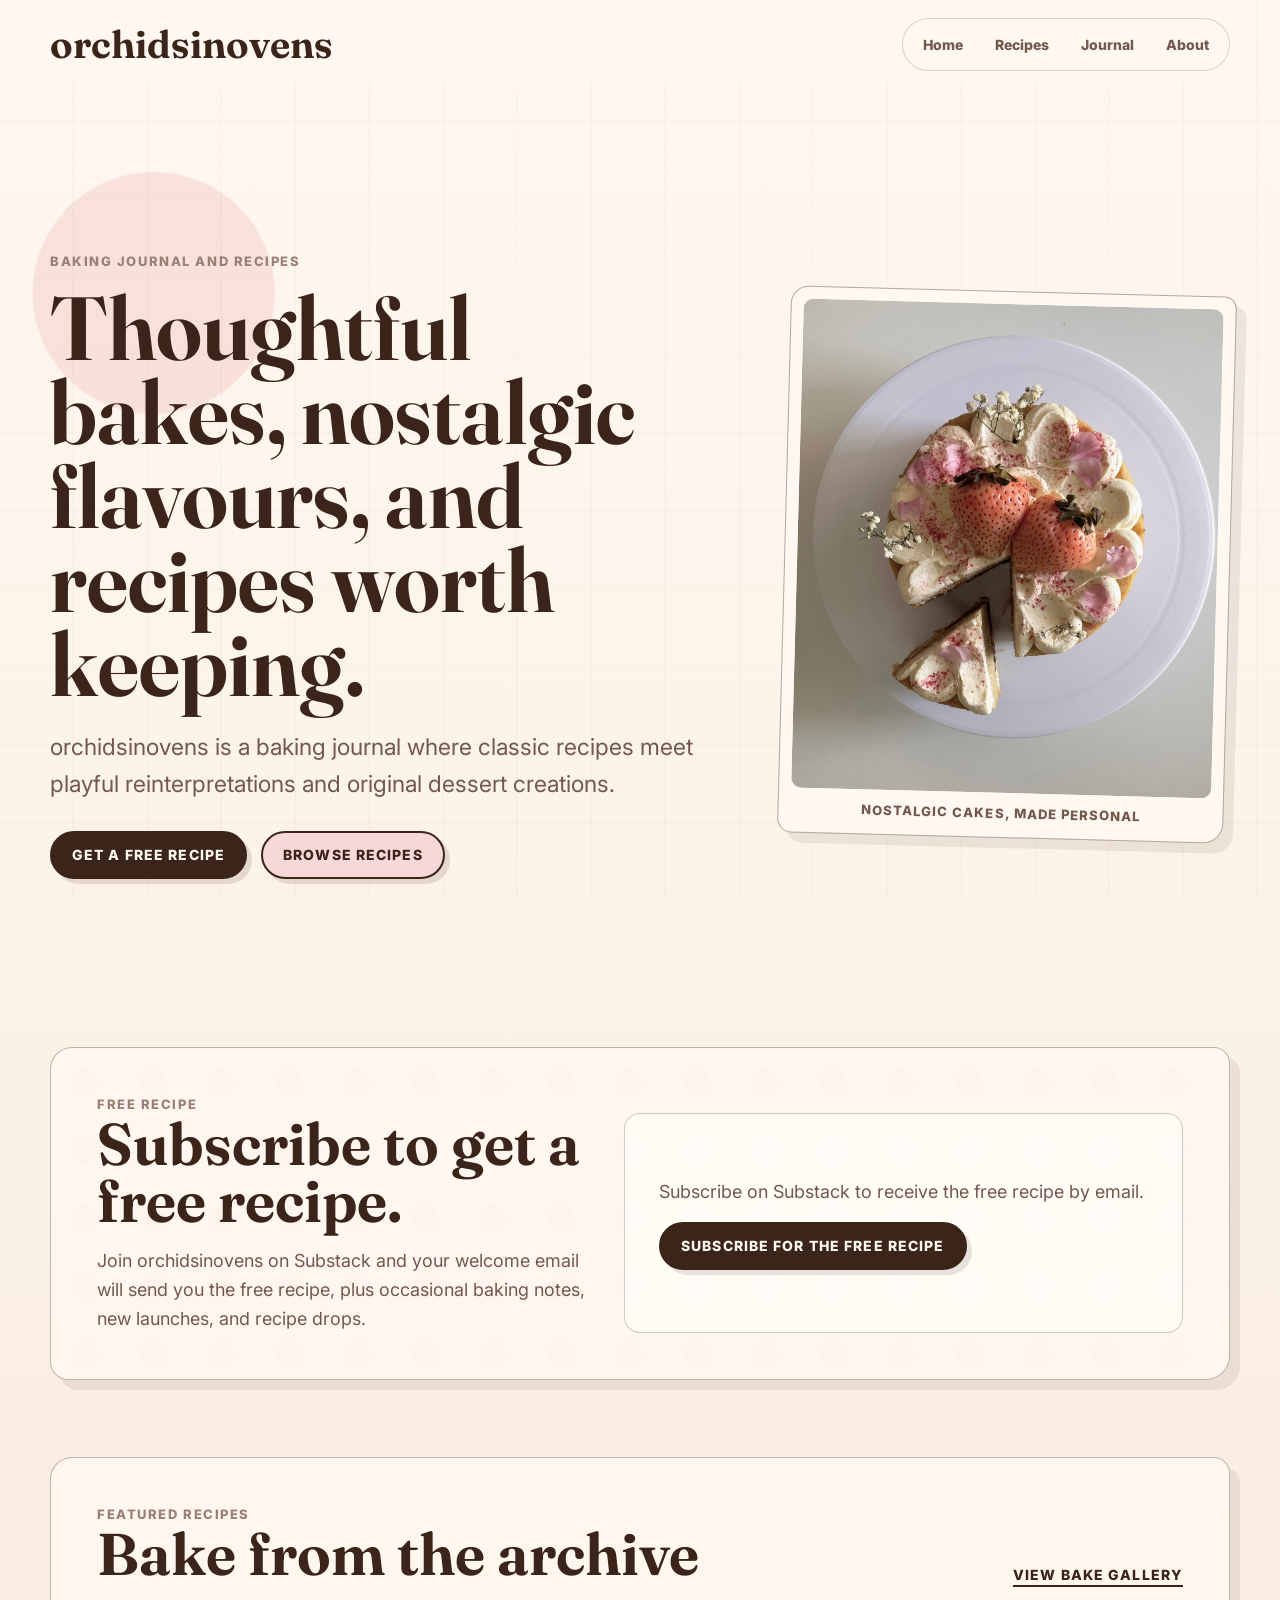
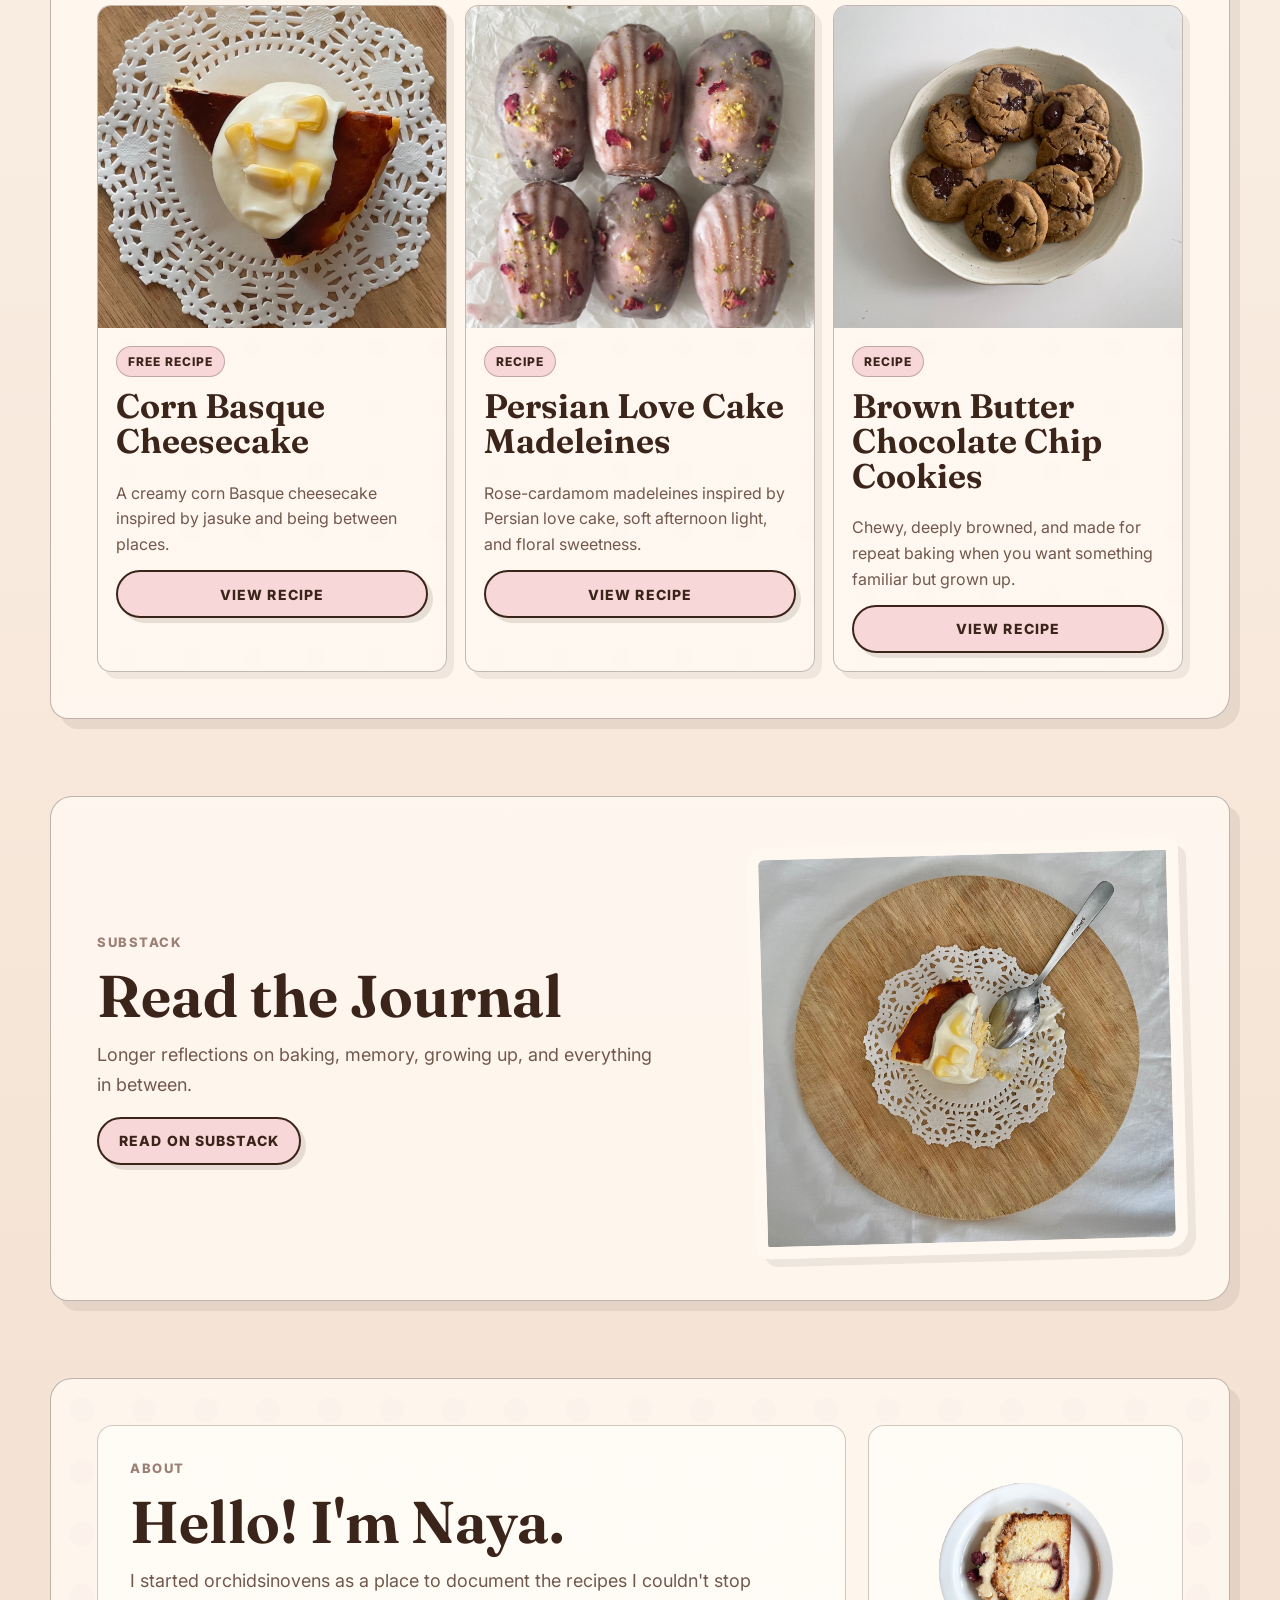
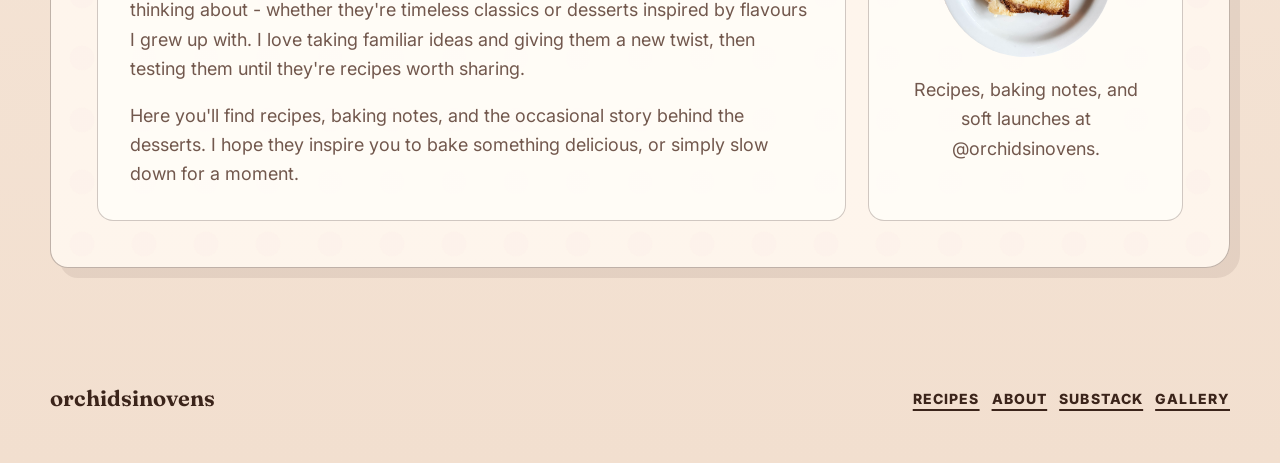
==== commit 1e83b87c: "Add files via upload" ====
--- a/index.html
+++ b/index.html
@@ -3,10 +3,10 @@
   <head>
     <meta charset="utf-8">
     <meta name="viewport" content="width=device-width, initial-scale=1">
-    <title>Orchids in Ovens | Recipes by Jeslyn Shanaya</title>
+    <title>orchidsinovens | Recipes by Jeslyn Shanaya</title>
     <meta
       name="description"
-      content="Orchids in Ovens is a baking journal where classic recipes meet playful reinterpretations and original dessert creations."
+      content="orchidsinovens is a baking journal where classic recipes meet playful reinterpretations and original dessert creations."
     >
     <link rel="preconnect" href="https://fonts.googleapis.com">
     <link rel="preconnect" href="https://fonts.gstatic.com" crossorigin>
@@ -59,8 +59,8 @@
   <body>
     <div class="page-shell">
       <header class="site-header" aria-label="Site header">
-        <a class="brand-mark" href="#home" aria-label="Orchids in Ovens home">
-          Orchids in Ovens
+        <a class="brand-mark" href="#home" aria-label="orchidsinovens home">
+          orchidsinovens
         </a>
         <nav class="nav-links" aria-label="Primary navigation">
           <a href="#home">Home</a>
@@ -78,7 +78,7 @@
               Thoughtful bakes, nostalgic flavours, and recipes worth keeping.
             </h1>
             <p class="hero-text">
-              Orchids in Ovens is a baking journal where classic recipes meet
+              orchidsinovens is a baking journal where classic recipes meet
               playful reinterpretations and original dessert creations.
             </p>
             <div class="hero-actions" aria-label="Main actions">
@@ -110,24 +110,24 @@
         <section class="signup-panel section-band" id="free-recipe" aria-labelledby="signup-title">
           <div>
             <p class="section-kicker">Free recipe</p>
-            <h2 id="signup-title">Start with something sweet.</h2>
-            <p>
-              Get one free recipe plus occasional baking notes, new launches,
-              and recipe drops.
-            </p>
-          </div>
-          <form class="signup-form" action="#" method="post">
-            <label class="sr-only" for="email">Email address</label>
-            <input id="email" name="email" type="email" placeholder="Enter your email" required>
-            <button
+            <h2 id="signup-title">Subscribe to get a free recipe.</h2>
+            <p>
+              Join orchidsinovens on Substack and your welcome email will
+              send you the free recipe, plus occasional baking notes, new
+              launches, and recipe drops.
+            </p>
+          </div>
+          <div class="substack-cta">
+            <p>Subscribe on Substack to receive the free recipe by email.</p>
+            <a
               class="button-primary"
-              type="submit"
+              href="https://orchidsinovens.substack.com/subscribe"
               data-track="email_signup_click"
-              data-track-label="Free recipe form"
+              data-track-label="Subscribe on Substack for free recipe"
             >
-              Send me the recipe
-            </button>
-          </form>
+              Subscribe for the free recipe
+            </a>
+          </div>
         </section>
 
         <section class="featured section-band" id="recipes" aria-labelledby="recipes-title">
@@ -237,7 +237,7 @@
             <p class="section-kicker">About</p>
             <h2 id="about-title">Hello! I'm Naya.</h2>
             <p>
-              I started Orchids in Ovens as a place to document the recipes I
+              I started orchidsinovens as a place to document the recipes I
               couldn't stop thinking about - whether they're timeless classics
               or desserts inspired by flavours I grew up with. I love taking
               familiar ideas and giving them a new twist, then testing them
@@ -258,7 +258,7 @@
       </main>
 
       <footer class="site-footer">
-        <div class="brand-mark footer-mark">Orchids in Ovens</div>
+        <div class="brand-mark footer-mark">orchidsinovens</div>
         <div class="footer-links">
           <a href="#recipes">Recipes</a>
           <a href="#about">About</a>
--- a/styles.css
+++ b/styles.css
@@ -297,26 +297,20 @@
   margin-bottom: 0;
 }
 
-.signup-form {
-  display: grid;
-  grid-template-columns: minmax(0, 1fr) auto;
-  gap: 12px;
-}
-
-.signup-form input {
-  min-height: 52px;
-  width: 100%;
-  padding: 12px 16px;
-  color: var(--ink);
-  background: #fffdf8;
-  border: 2px solid rgba(59, 36, 26, 0.32);
-  border-radius: 999px;
-  outline: none;
-}
-
-.signup-form input:focus {
-  border-color: var(--cocoa);
-  box-shadow: 0 0 0 4px rgba(232, 166, 169, 0.28);
+.substack-cta {
+  display: grid;
+  align-content: center;
+  justify-items: start;
+  gap: 16px;
+  min-height: 220px;
+  padding: clamp(22px, 4vw, 34px);
+  background: rgba(255, 253, 248, 0.82);
+  border: 1px solid rgba(59, 36, 26, 0.24);
+  border-radius: 16px;
+}
+
+.substack-cta p {
+  margin-bottom: 0;
 }
 
 .section-heading {
@@ -610,15 +604,10 @@
   }
 
   .hero-actions,
-  .signup-form,
   .section-heading,
   .site-footer {
     flex-direction: column;
     align-items: stretch;
-  }
-
-  .signup-form {
-    display: flex;
   }
 
   .button-primary,
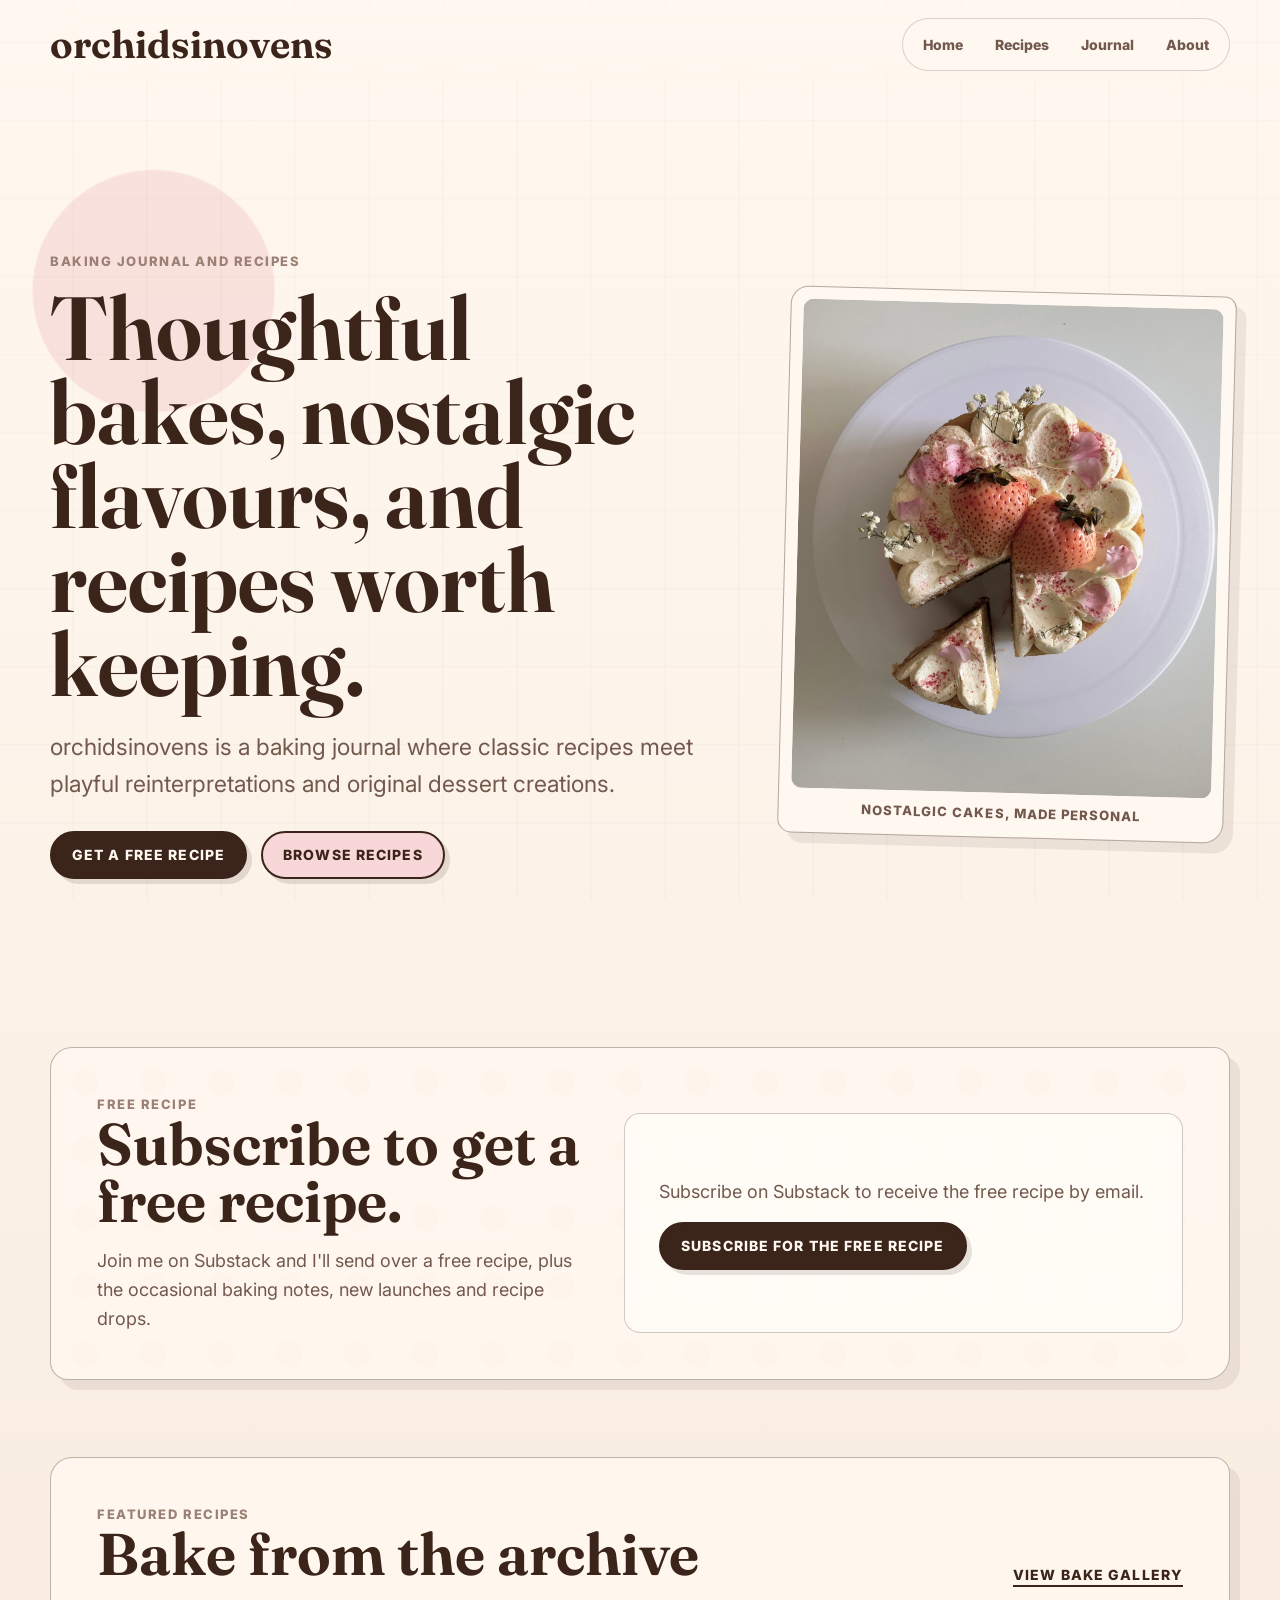
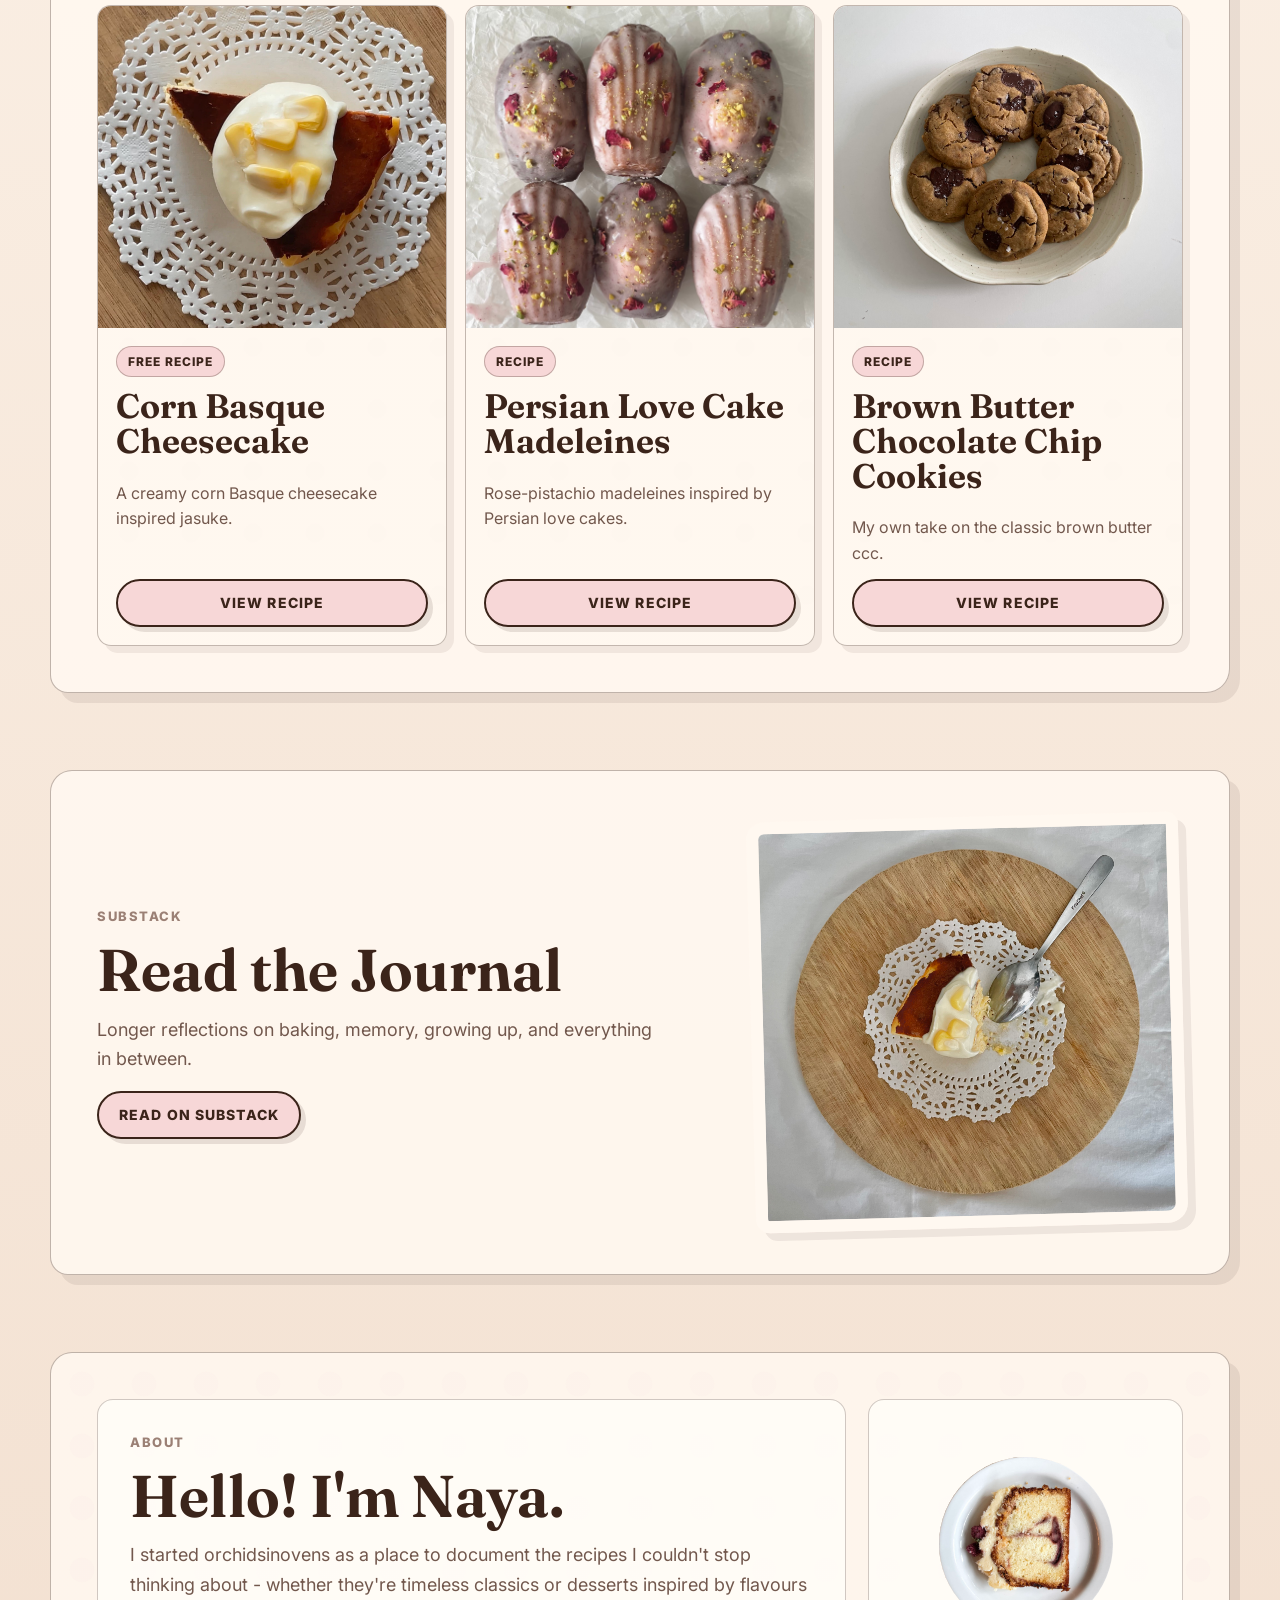
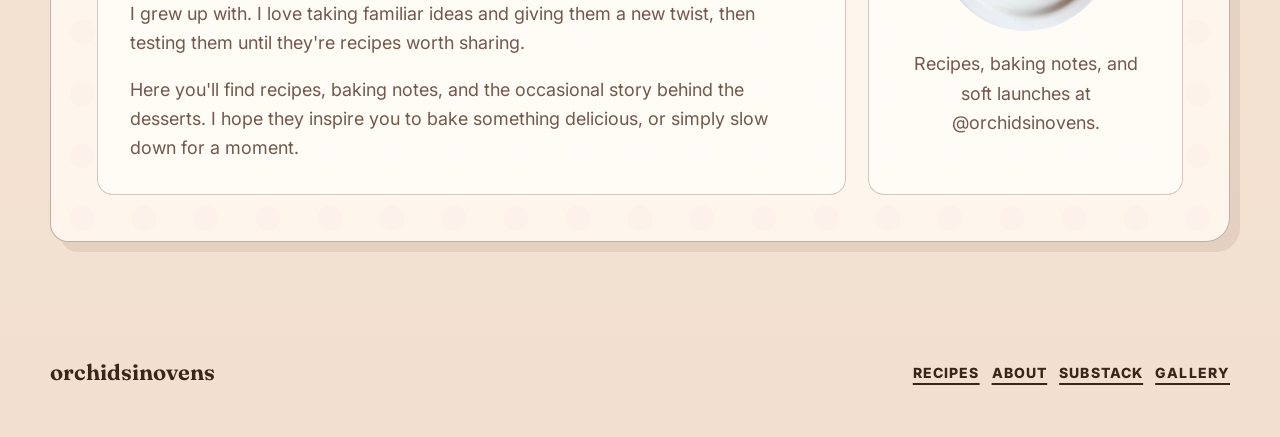
==== commit 15f20989: "Add files via upload" ====
--- a/index.html
+++ b/index.html
@@ -112,9 +112,8 @@
             <p class="section-kicker">Free recipe</p>
             <h2 id="signup-title">Subscribe to get a free recipe.</h2>
             <p>
-              Join orchidsinovens on Substack and your welcome email will
-              send you the free recipe, plus occasional baking notes, new
-              launches, and recipe drops.
+              Join me on Substack and I'll send over a free recipe, plus the
+              occasional baking notes, new launches and recipe drops.
             </p>
           </div>
           <div class="substack-cta">
@@ -122,6 +121,8 @@
             <a
               class="button-primary"
               href="https://orchidsinovens.substack.com/subscribe"
+              target="_blank"
+              rel="noopener noreferrer"
               data-track="email_signup_click"
               data-track-label="Subscribe on Substack for free recipe"
             >
@@ -153,8 +154,7 @@
                 <span class="recipe-label">Free recipe</span>
                 <h3>Corn Basque Cheesecake</h3>
                 <p>
-                  A creamy corn Basque cheesecake inspired by jasuke and being
-                  between places.
+                  A creamy corn Basque cheesecake inspired jasuke.
                 </p>
                 <a
                   class="button-secondary"
@@ -173,8 +173,7 @@
                 <span class="recipe-label">Recipe</span>
                 <h3>Persian Love Cake Madeleines</h3>
                 <p>
-                  Rose-cardamom madeleines inspired by Persian love cake, soft
-                  afternoon light, and floral sweetness.
+                  Rose-pistachio madeleines inspired by Persian love cakes.
                 </p>
                 <a
                   class="button-secondary"
@@ -196,8 +195,7 @@
                 <span class="recipe-label">Recipe</span>
                 <h3>Brown Butter Chocolate Chip Cookies</h3>
                 <p>
-                  Chewy, deeply browned, and made for repeat baking when you
-                  want something familiar but grown up.
+                  My own take on the classic brown butter ccc.
                 </p>
                 <a
                   class="button-secondary"
--- a/styles.css
+++ b/styles.css
@@ -333,6 +333,8 @@
 }
 
 .recipe-card {
+  display: grid;
+  grid-template-rows: auto 1fr;
   background:
     linear-gradient(rgba(255, 248, 240, 0.9), rgba(255, 248, 240, 0.9)),
     radial-gradient(circle, rgba(232, 166, 169, 0.18) 0 9px, transparent 10px);
@@ -351,9 +353,14 @@
 
 .recipe-card-body {
   display: grid;
+  grid-template-rows: auto auto 1fr auto;
   align-content: start;
   gap: 12px;
   padding: 18px;
+}
+
+.recipe-card-body .button-secondary {
+  margin-top: auto;
 }
 
 .recipe-card-body p {
